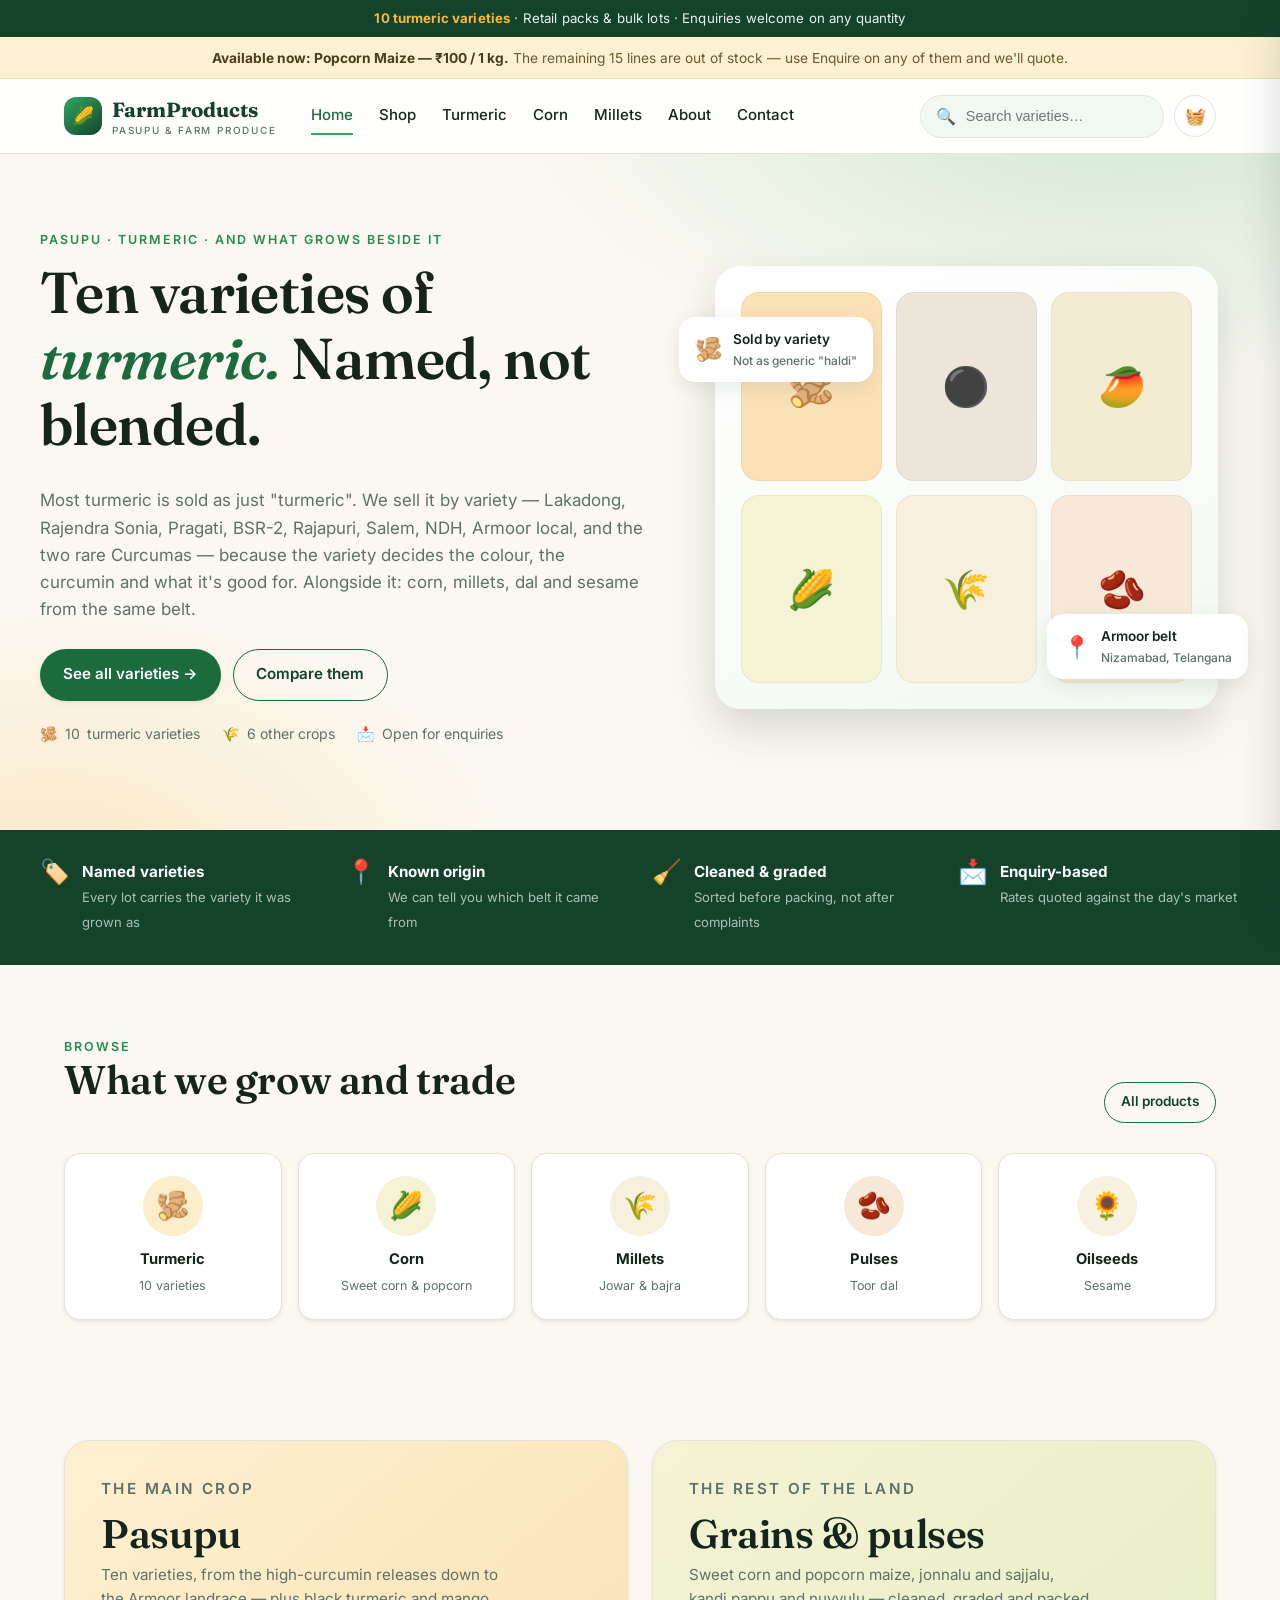
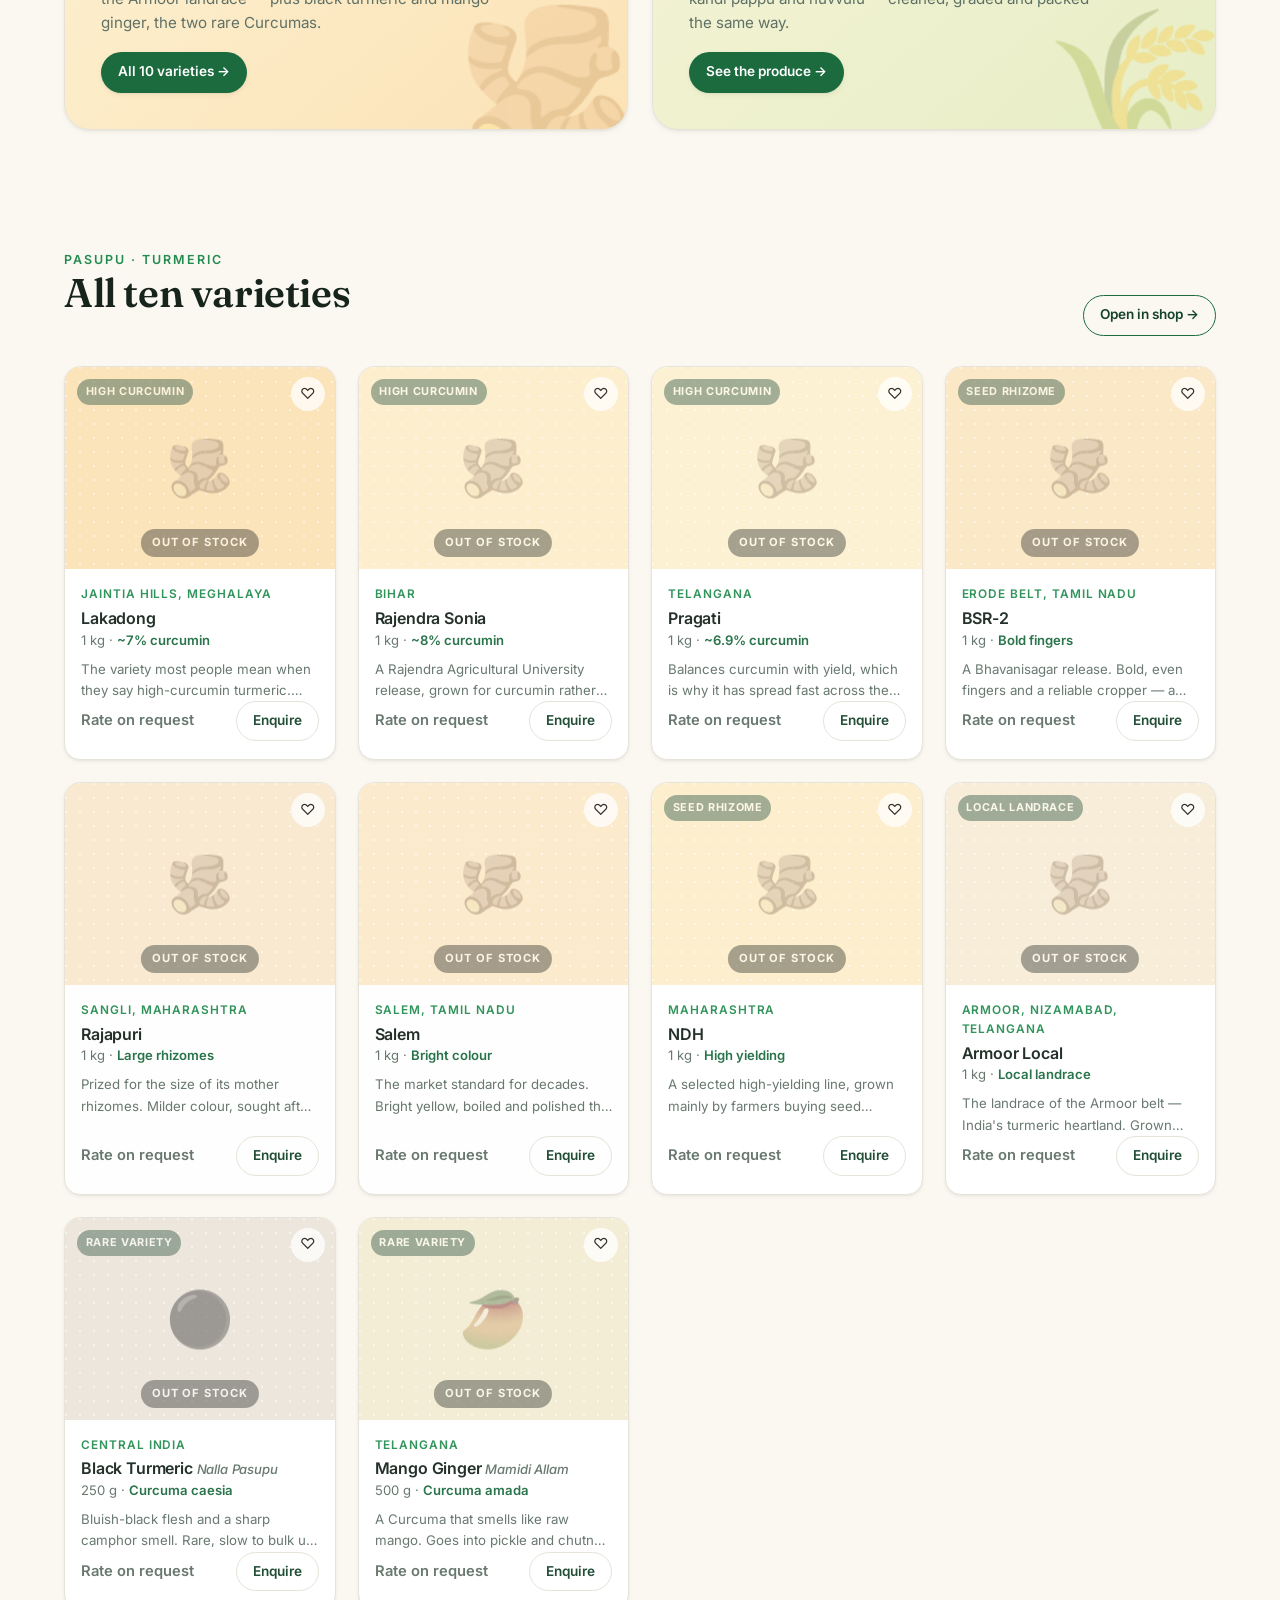
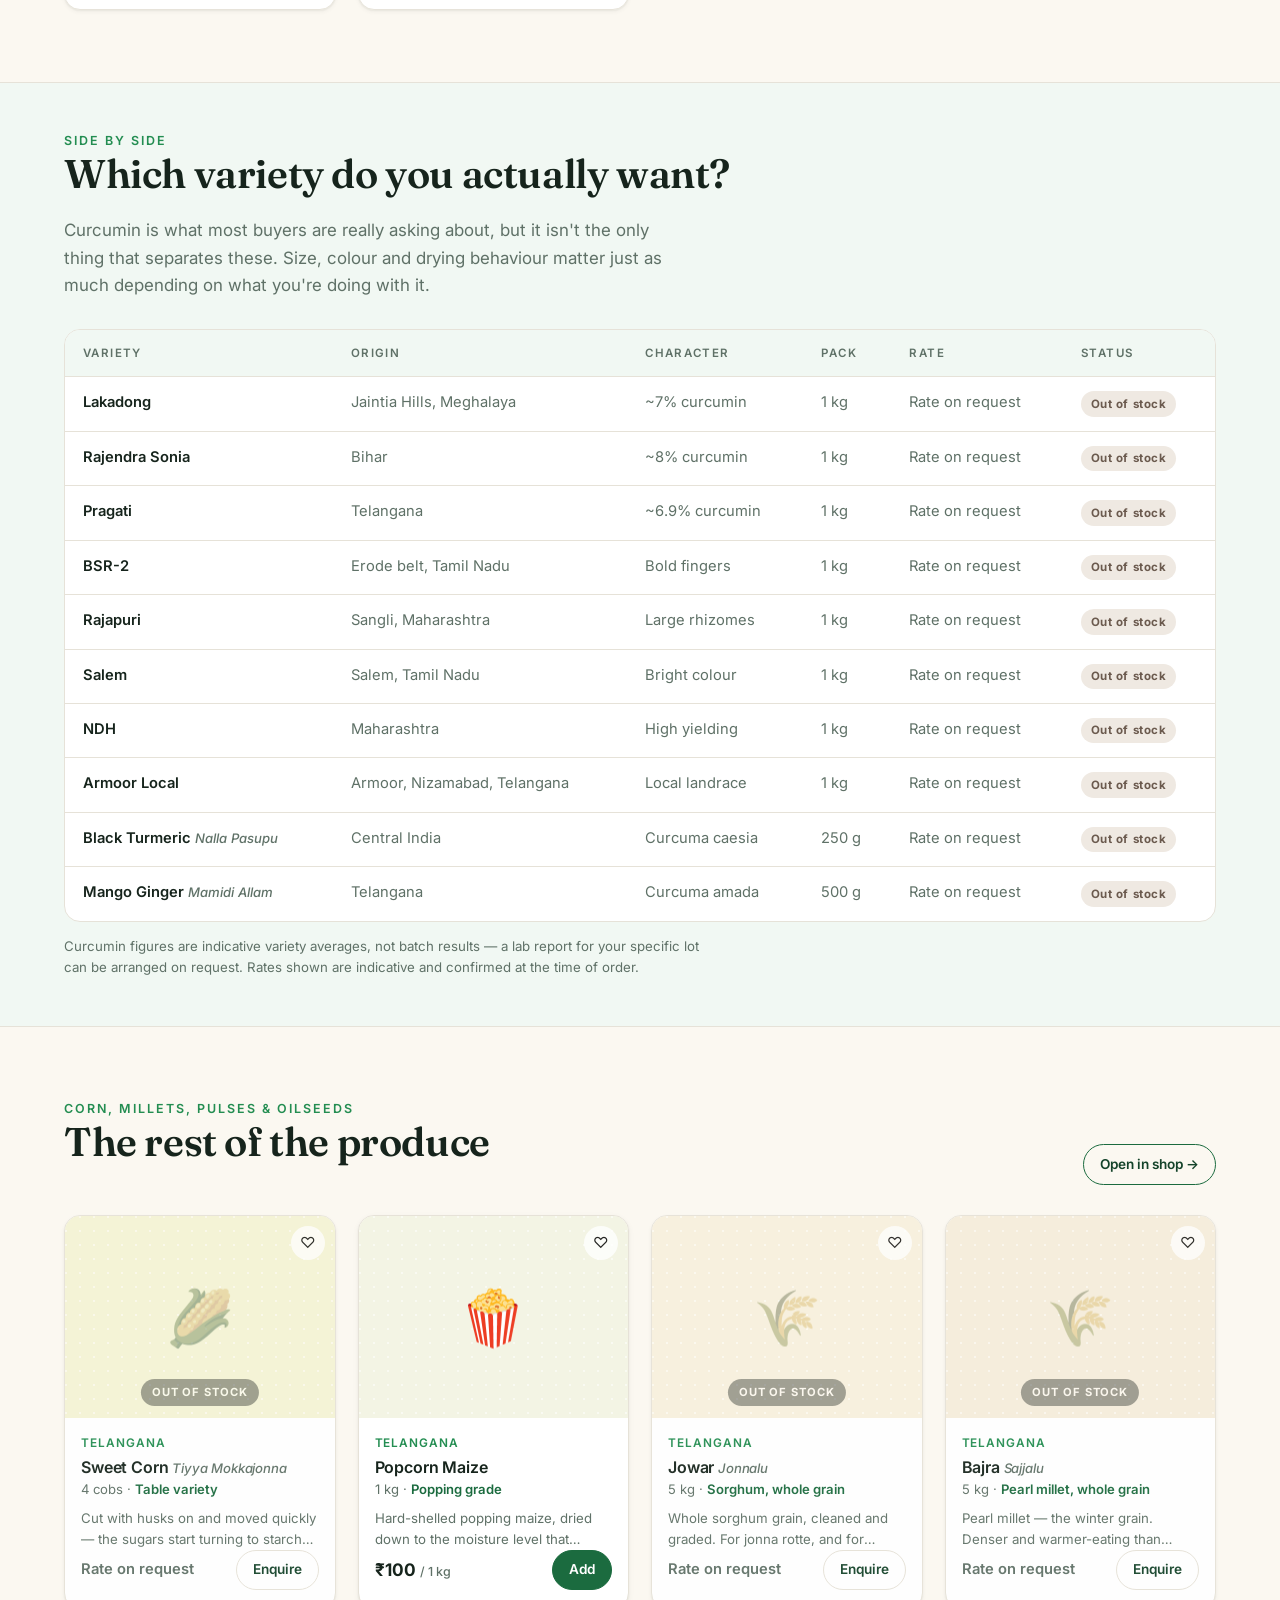
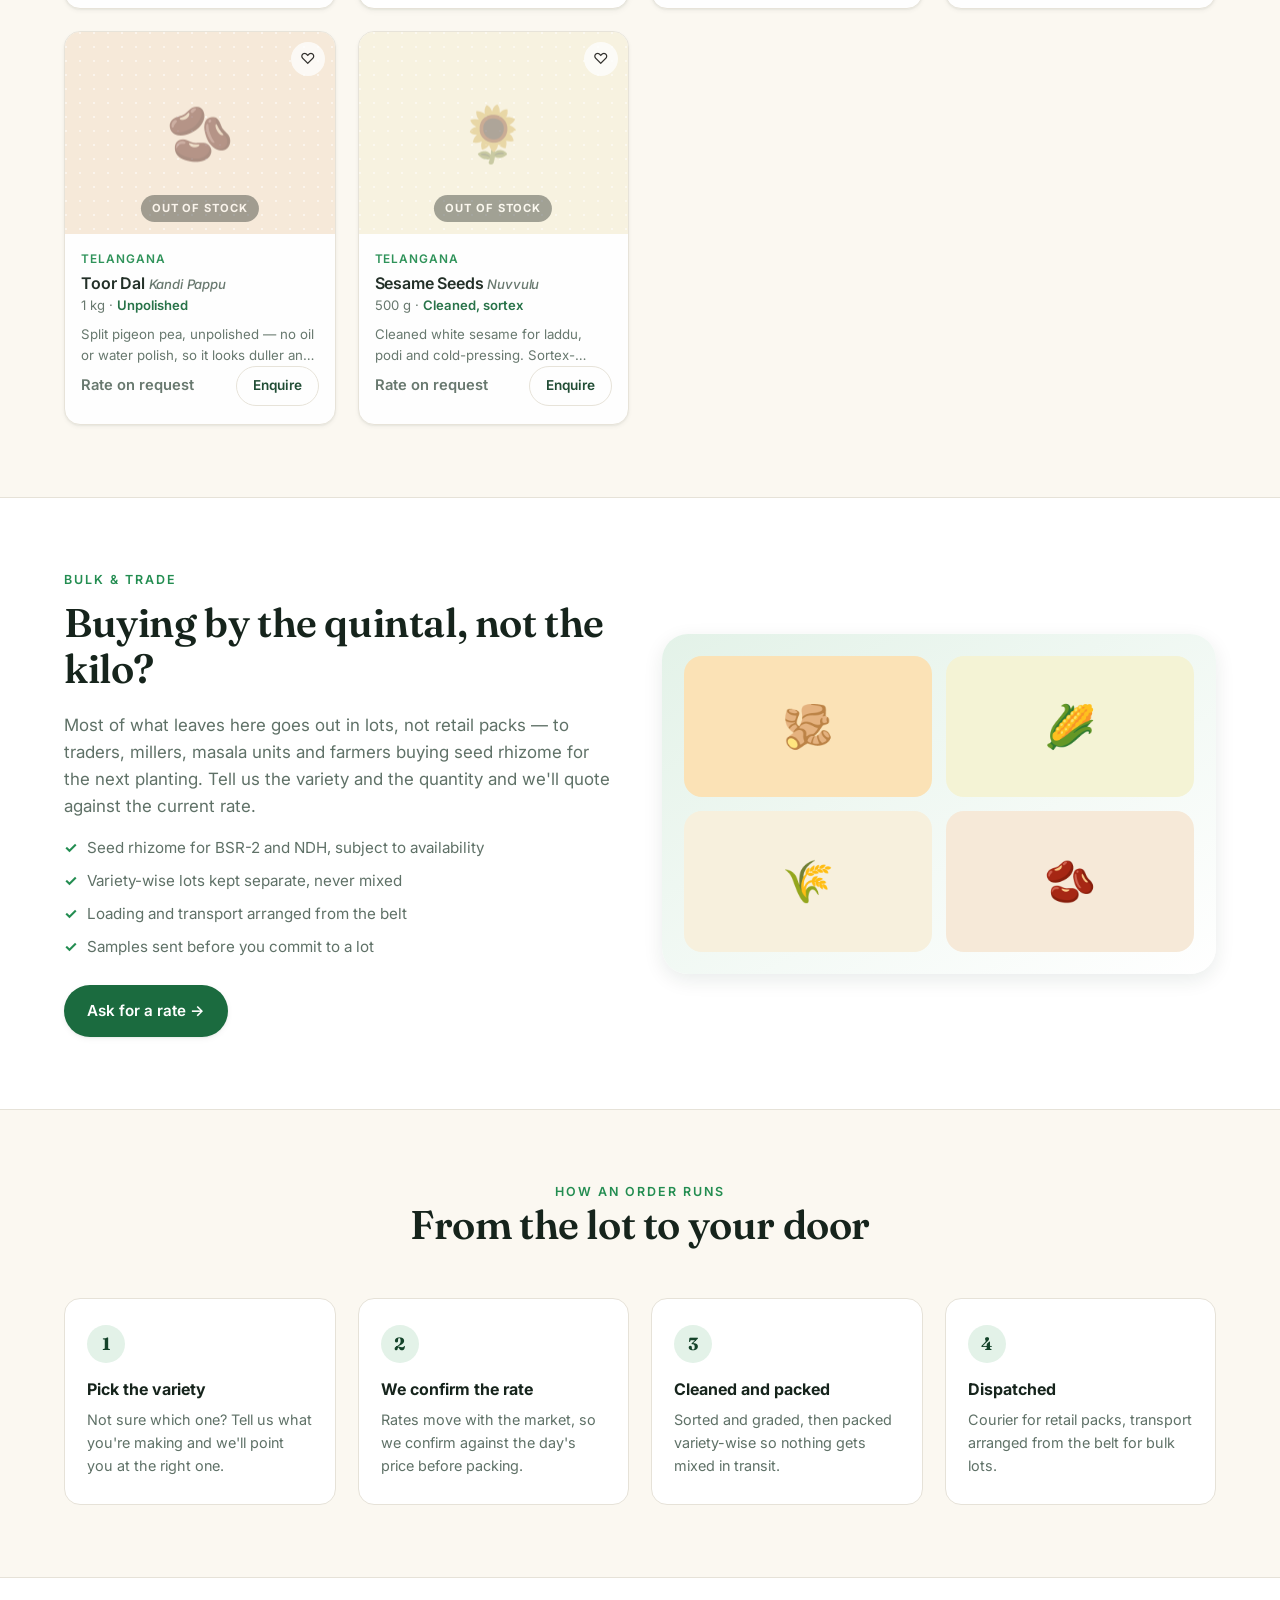
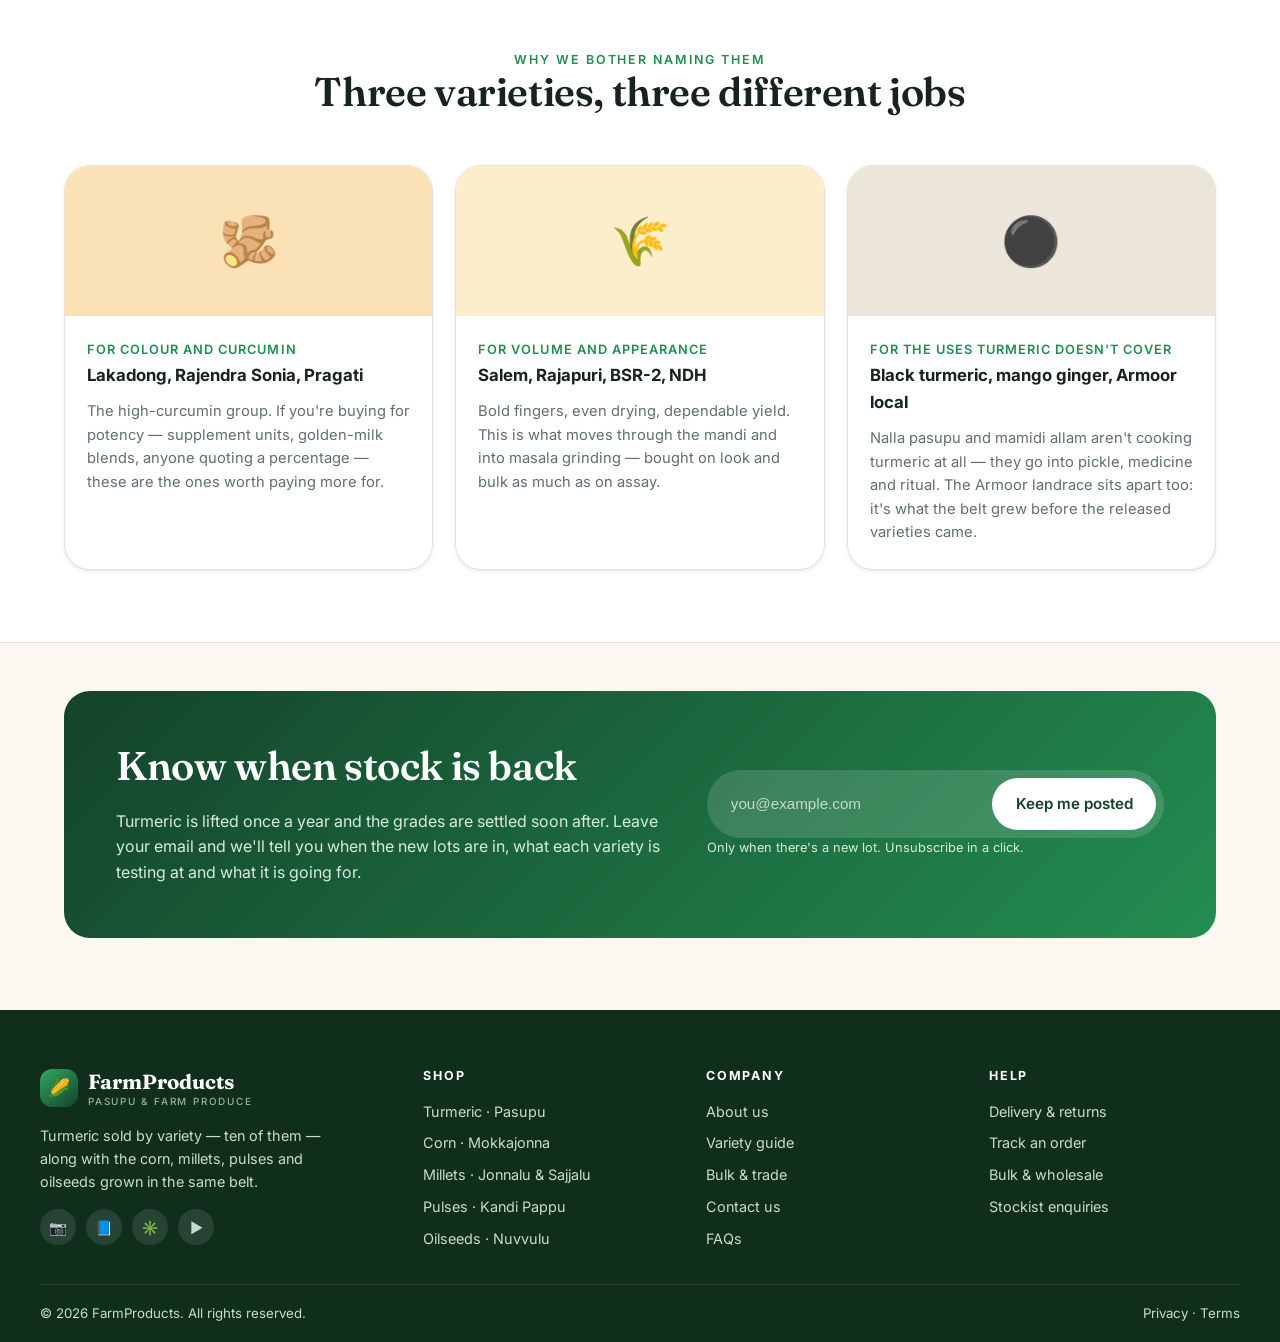
==== index.html @ 5ce82f47 "Drop WhatsApp; orders go to the two email addresses only Removes the WhatsApp route entirely at the " ====
<!DOCTYPE html>
<html lang="en">
<head>
<meta charset="utf-8">
<meta name="viewport" content="width=device-width, initial-scale=1">
<title>FarmProducts — Turmeric Varieties, Millets &amp; Farm Produce</title>
<meta name="description" content="Ten varieties of turmeric — Lakadong, Rajendra Sonia, Pragati, BSR-2, Rajapuri, Salem, NDH, Armoor local, black turmeric and mango ginger — alongside sweet corn, popcorn, jowar, bajra, toor dal and sesame.">
<link rel="preconnect" href="https://fonts.googleapis.com">
<link rel="preconnect" href="https://fonts.gstatic.com" crossorigin>
<link href="https://fonts.googleapis.com/css2?family=Fraunces:opsz,wght@9..144,500;9..144,600;9..144,700&family=Inter:wght@400;500;600;700&display=swap" rel="stylesheet">
<link rel="stylesheet" href="assets/css/styles.css?v=202610041927">
<link rel="icon" href="data:image/svg+xml,<svg xmlns='http://www.w3.org/2000/svg' viewBox='0 0 100 100'><text y='.9em' font-size='90'>🌽</text></svg>">
</head>
<body>

<div class="topbar"><strong>10 turmeric varieties</strong> · Retail packs &amp; bulk lots · Enquiries welcome on any quantity</div>
<div class="stock-note" data-stock-note></div>

<header class="header">
  <div class="wrap header__inner">
    <a class="logo" href="index.html">
      <span class="logo__mark">🌽</span>
      <span>FarmProducts<small>Pasupu &amp; Farm Produce</small></span>
    </a>
    <nav class="nav">
      <a href="index.html" class="is-active">Home</a>
      <a href="shop.html">Shop</a>
      <a href="shop.html?cat=turmeric">Turmeric</a>
      <a href="shop.html?cat=corn">Corn</a>
      <a href="shop.html?cat=millets">Millets</a>
      <a href="about.html">About</a>
      <a href="contact.html">Contact</a>
    </nav>
    <div class="header__actions">
      <form class="search" data-header-search>
        <span>🔍</span><input type="search" placeholder="Search varieties…" aria-label="Search products">
      </form>
      <button class="icon-btn burger" data-burger aria-label="Menu">☰</button>
      <button class="icon-btn" data-open-cart aria-label="Open basket">🧺
        <span class="cart-count" data-cart-count style="display:none">0</span>
      </button>
    </div>
  </div>
</header>

<!-- ================= HERO ================= -->
<section class="hero">
  <div class="wrap hero__grid">
    <div>
      <p class="eyebrow">Pasupu · Turmeric · and what grows beside it</p>
      <h1>Ten varieties of <span>turmeric.</span> Named, not blended.</h1>
      <p class="lede">Most turmeric is sold as just "turmeric". We sell it by variety — Lakadong, Rajendra Sonia, Pragati, BSR-2, Rajapuri, Salem, NDH, Armoor local, and the two rare Curcumas — because the variety decides the colour, the curcumin and what it's good for. Alongside it: corn, millets, dal and sesame from the same belt.</p>
      <div class="hero__cta">
        <a class="btn btn--primary" href="shop.html?cat=turmeric">See all varieties →</a>
        <a class="btn btn--ghost" href="#varieties">Compare them</a>
      </div>
      <ul class="hero__points">
        <li><i>🫚</i> <span data-variety-count>10</span> turmeric varieties</li>
        <li><i>🌾</i> 6 other crops</li>
        <li><i>📩</i> Open for enquiries</li>
      </ul>
    </div>
    <div class="hero__art">
      <div class="hero__basket">
        <div class="hero__tile" style="background:#fbe2b6">🫚</div>
        <div class="hero__tile" style="background:#ece5da">⚫</div>
        <div class="hero__tile" style="background:#f3ecd3">🥭</div>
        <div class="hero__tile" style="background:#f4f3d5">🌽</div>
        <div class="hero__tile" style="background:#f7f0dd">🌾</div>
        <div class="hero__tile" style="background:#f6e9d8">🫘</div>
      </div>
      <div class="hero__badge hero__badge--a"><span>🫚</span><div>Sold by variety<small>Not as generic "haldi"</small></div></div>
      <div class="hero__badge hero__badge--b"><span>📍</span><div>Armoor belt<small>Nizamabad, Telangana</small></div></div>
    </div>
  </div>
</section>

<!-- ================= TRUST ================= -->
<section class="trust">
  <div class="wrap trust__grid">
    <div class="trust__item"><span>🏷️</span><div><b>Named varieties</b><small>Every lot carries the variety it was grown as</small></div></div>
    <div class="trust__item"><span>📍</span><div><b>Known origin</b><small>We can tell you which belt it came from</small></div></div>
    <div class="trust__item"><span>🧹</span><div><b>Cleaned &amp; graded</b><small>Sorted before packing, not after complaints</small></div></div>
    <div class="trust__item"><span>📩</span><div><b>Enquiry-based</b><small>Rates quoted against the day's market</small></div></div>
  </div>
</section>

<!-- ================= CATEGORIES ================= -->
<section class="section">
  <div class="wrap">
    <div class="sec-head">
      <div>
        <p class="eyebrow">Browse</p>
        <h2>What we grow and trade</h2>
      </div>
      <a class="btn btn--ghost btn--sm" href="shop.html">All products</a>
    </div>
    <div class="cats" data-cats></div>
  </div>
</section>

<!-- ================= SPLIT ================= -->
<section class="section section--tight">
  <div class="wrap">
    <div class="split" style="gap:24px">
      <a href="shop.html?cat=turmeric" class="crop" style="background:linear-gradient(140deg,#fdf1d1,#fbe2b6)">
        <div>
          <p class="eyebrow">The main crop</p>
          <h2>Pasupu</h2>
          <p>Ten varieties, from the high-curcumin releases down to the Armoor landrace — plus black turmeric and mango ginger, the two rare Curcumas.</p>
          <span class="btn btn--primary btn--sm">All 10 varieties →</span>
        </div>
        <span class="crop__ico">🫚</span>
      </a>
      <a href="shop.html?cat=millets" class="crop" style="background:linear-gradient(140deg,#f4f3d5,#e7eec6)">
        <div>
          <p class="eyebrow">The rest of the land</p>
          <h2>Grains &amp; pulses</h2>
          <p>Sweet corn and popcorn maize, jonnalu and sajjalu, kandi pappu and nuvvulu — cleaned, graded and packed the same way.</p>
          <span class="btn btn--primary btn--sm">See the produce →</span>
        </div>
        <span class="crop__ico">🌾</span>
      </a>
    </div>
  </div>
</section>

<!-- ================= TURMERIC ================= -->
<section class="section" id="turmeric">
  <div class="wrap">
    <div class="sec-head">
      <div>
        <p class="eyebrow">Pasupu · Turmeric</p>
        <h2>All ten varieties</h2>
      </div>
      <a class="btn btn--ghost btn--sm" href="shop.html?cat=turmeric">Open in shop →</a>
    </div>
    <div class="grid-products" data-turmeric></div>
  </div>
</section>

<!-- ================= VARIETY TABLE ================= -->
<section class="section section--tight" id="varieties" style="background:var(--green-50);border-block:1px solid var(--line)">
  <div class="wrap">
    <div class="sec-head">
      <div>
        <p class="eyebrow">Side by side</p>
        <h2>Which variety do you actually want?</h2>
        <p class="lede">Curcumin is what most buyers are really asking about, but it isn't the only thing that separates these. Size, colour and drying behaviour matter just as much depending on what you're doing with it.</p>
      </div>
    </div>
    <div class="table-scroll">
      <table class="vtable" data-variety-table></table>
    </div>
    <p class="table-note">Curcumin figures are indicative variety averages, not batch results — a lab report for your specific lot can be arranged on request. Rates shown are indicative and confirmed at the time of order.</p>
  </div>
</section>

<!-- ================= OTHER PRODUCE ================= -->
<section class="section" id="produce">
  <div class="wrap">
    <div class="sec-head">
      <div>
        <p class="eyebrow">Corn, millets, pulses &amp; oilseeds</p>
        <h2>The rest of the produce</h2>
      </div>
      <a class="btn btn--ghost btn--sm" href="shop.html">Open in shop →</a>
    </div>
    <div class="grid-products" data-other></div>
  </div>
</section>

<!-- ================= BULK ================= -->
<section class="section" id="bulk" style="background:#fff;border-block:1px solid var(--line)">
  <div class="wrap">
    <div class="split">
      <div>
        <p class="eyebrow">Bulk &amp; trade</p>
        <h2>Buying by the quintal, not the kilo?</h2>
        <p class="lede">Most of what leaves here goes out in lots, not retail packs — to traders, millers, masala units and farmers buying seed rhizome for the next planting. Tell us the variety and the quantity and we'll quote against the current rate.</p>
        <ul class="tick-list">
          <li>Seed rhizome for BSR-2 and NDH, subject to availability</li>
          <li>Variety-wise lots kept separate, never mixed</li>
          <li>Loading and transport arranged from the belt</li>
          <li>Samples sent before you commit to a lot</li>
        </ul>
        <a class="btn btn--primary" href="contact.html">Ask for a rate →</a>
      </div>
      <div class="art-panel">
        <div style="background:#fbe2b6">🫚</div>
        <div style="background:#f4f3d5">🌽</div>
        <div style="background:#f7f0dd">🌾</div>
        <div style="background:#f6e9d8">🫘</div>
      </div>
    </div>
  </div>
</section>

<!-- ================= HOW IT WORKS ================= -->
<section class="section">
  <div class="wrap">
    <div class="sec-head center" style="flex-direction:column;align-items:center">
      <div><p class="eyebrow">How an order runs</p><h2>From the lot to your door</h2></div>
    </div>
    <div class="steps">
      <div class="step"><b>Pick the variety</b><p>Not sure which one? Tell us what you're making and we'll point you at the right one.</p></div>
      <div class="step"><b>We confirm the rate</b><p>Rates move with the market, so we confirm against the day's price before packing.</p></div>
      <div class="step"><b>Cleaned and packed</b><p>Sorted and graded, then packed variety-wise so nothing gets mixed in transit.</p></div>
      <div class="step"><b>Dispatched</b><p>Courier for retail packs, transport arranged from the belt for bulk lots.</p></div>
    </div>
  </div>
</section>

<!-- ================= WHY VARIETY ================= -->
<section class="section" style="background:#fff;border-block:1px solid var(--line)">
  <div class="wrap">
    <div class="sec-head center" style="flex-direction:column;align-items:center">
      <div><p class="eyebrow">Why we bother naming them</p><h2>Three varieties, three different jobs</h2></div>
    </div>
    <div class="farmers">
      <article class="farmer">
        <div class="farmer__top" style="background:#fbe2b6">🫚</div>
        <div class="farmer__body">
          <em>For colour and curcumin</em>
          <b>Lakadong, Rajendra Sonia, Pragati</b>
          <p>The high-curcumin group. If you're buying for potency — supplement units, golden-milk blends, anyone quoting a percentage — these are the ones worth paying more for.</p>
        </div>
      </article>
      <article class="farmer">
        <div class="farmer__top" style="background:#fdeecb">🌾</div>
        <div class="farmer__body">
          <em>For volume and appearance</em>
          <b>Salem, Rajapuri, BSR-2, NDH</b>
          <p>Bold fingers, even drying, dependable yield. This is what moves through the mandi and into masala grinding — bought on look and bulk as much as on assay.</p>
        </div>
      </article>
      <article class="farmer">
        <div class="farmer__top" style="background:#ece5da">⚫</div>
        <div class="farmer__body">
          <em>For the uses turmeric doesn't cover</em>
          <b>Black turmeric, mango ginger, Armoor local</b>
          <p>Nalla pasupu and mamidi allam aren't cooking turmeric at all — they go into pickle, medicine and ritual. The Armoor landrace sits apart too: it's what the belt grew before the released varieties came.</p>
        </div>
      </article>
    </div>
  </div>
</section>

<!-- ================= CTA ================= -->
<section class="section section--tight">
  <div class="wrap">
    <div class="band">
      <div>
        <h2>Know when stock is back</h2>
        <p>Turmeric is lifted once a year and the grades are settled soon after. Leave your email and we'll tell you when the new lots are in, what each variety is testing at and what it is going for.</p>
      </div>
      <div>
        <form class="newsletter" data-fake-form="Thanks — we'll be in touch when the new crop is in.">
          <input type="email" required placeholder="you@example.com" aria-label="Email address">
          <button class="btn btn--light" type="submit">Keep me posted</button>
        </form>
        <p class="form-note">Only when there's a new lot. Unsubscribe in a click.</p>
      </div>
    </div>
  </div>
</section>

<footer class="footer">
  <div class="wrap footer__grid">
    <div>
      <a class="logo" href="index.html"><span class="logo__mark">🌽</span><span>FarmProducts<small>Pasupu &amp; Farm Produce</small></span></a>
      <p style="margin-top:14px">Turmeric sold by variety — ten of them — along with the corn, millets, pulses and oilseeds grown in the same belt.</p>
      <div class="socials">
        <a href="#" aria-label="Instagram">📷</a><a href="#" aria-label="Facebook">📘</a>
        <a href="#" aria-label="X">✳️</a><a href="#" aria-label="YouTube">▶️</a>
      </div>
    </div>
    <div>
      <h5>Shop</h5>
      <ul>
        <li><a href="shop.html?cat=turmeric">Turmeric · Pasupu</a></li>
        <li><a href="shop.html?cat=corn">Corn · Mokkajonna</a></li>
        <li><a href="shop.html?cat=millets">Millets · Jonnalu &amp; Sajjalu</a></li>
        <li><a href="shop.html?cat=pulses">Pulses · Kandi Pappu</a></li>
        <li><a href="shop.html?cat=oilseeds">Oilseeds · Nuvvulu</a></li>
      </ul>
    </div>
    <div>
      <h5>Company</h5>
      <ul>
        <li><a href="about.html">About us</a></li>
        <li><a href="index.html#varieties">Variety guide</a></li>
        <li><a href="index.html#bulk">Bulk &amp; trade</a></li>
        <li><a href="contact.html">Contact us</a></li>
        <li><a href="contact.html#faq">FAQs</a></li>
      </ul>
    </div>
    <div>
      <h5>Help</h5>
      <ul>
        <li><a href="contact.html#faq">Delivery &amp; returns</a></li>
        <li><a href="contact.html#faq">Track an order</a></li>
        <li><a href="contact.html">Bulk &amp; wholesale</a></li>
        <li><a href="contact.html">Stockist enquiries</a></li>
      </ul>
    </div>
  </div>
  <div class="wrap footer__bottom">
    <span>© <span data-year>2026</span> FarmProducts. All rights reserved.</span>
    <span>Privacy · Terms</span>
  </div>
</footer>

<!-- ================= CART ================= -->
<div class="overlay" data-overlay data-close-cart></div>
<aside class="drawer" data-drawer aria-label="Shopping basket">
  <div class="drawer__head">
    <h3>Your basket</h3>
    <button class="drawer__close" data-close-cart aria-label="Close">✕</button>
  </div>
  <div class="drawer__body" data-cart-body></div>
  <div class="drawer__foot">
    <div class="row"><span>Subtotal</span><span data-sub>₹0</span></div>
    <div class="row"><span>Delivery</span><span data-ship>Free</span></div>
    <div class="row row--total"><span>Total</span><span data-total>₹0</span></div>
    <p class="form-note" style="color:var(--green-700);margin:-.6rem 0 .9rem" data-ship-note></p>
    <button class="btn btn--primary btn--block" data-checkout>Checkout</button>
  </div>
</aside>

<div class="toast" data-toast></div>

<script src="assets/js/data.js?v=202610041927"></script>
<script src="assets/js/app.js?v=202610041927"></script>
</body>
</html>
---- assets/css/styles.css ----
/* ============================================================
   FarmProducts — organic marketplace
   Design tokens
   ============================================================ */
:root{
  --green-900:#0f2e1c;
  --green-800:#14432a;
  --green-700:#1b6b3f;
  --green-600:#238d51;
  --green-500:#2fa862;
  --green-100:#e3f2e8;
  --green-50:#f1f8f3;

  --earth-700:#7a4a21;
  --carrot:#e8743b;
  --carrot-dark:#cf5c26;
  --sun:#f5b840;
  --berry:#a4325c;

  --cream:#fbf8f1;
  --paper:#ffffff;
  --ink:#16241c;
  --muted:#5f7167;
  --line:#e6e2d8;

  --radius-sm:10px;
  --radius:16px;
  --radius-lg:26px;
  --shadow-sm:0 1px 2px rgba(15,46,28,.06),0 2px 6px rgba(15,46,28,.05);
  --shadow:0 6px 20px rgba(15,46,28,.09);
  --shadow-lg:0 18px 44px rgba(15,46,28,.16);
  --max:1200px;
  --font-display:"Fraunces","Georgia",'Times New Roman',serif;
  --font-body:"Inter",-apple-system,BlinkMacSystemFont,"Segoe UI",Roboto,Helvetica,Arial,sans-serif;
}

*,*::before,*::after{box-sizing:border-box}
html{scroll-behavior:smooth}
body{
  margin:0;
  font-family:var(--font-body);
  color:var(--ink);
  background:var(--cream);
  line-height:1.6;
  -webkit-font-smoothing:antialiased;
}
img{max-width:100%;display:block}
a{color:inherit;text-decoration:none}
button{font:inherit;cursor:pointer}
h1,h2,h3,h4{font-family:var(--font-display);font-weight:600;line-height:1.15;margin:0 0 .5em;letter-spacing:-.01em}
h1{font-size:clamp(2.2rem,5vw,3.6rem)}
h2{font-size:clamp(1.7rem,3.4vw,2.5rem)}
h3{font-size:1.15rem}
p{margin:0 0 1rem}
.wrap{max-width:var(--max);margin:0 auto;padding:0 24px}
.section{padding:72px 0}
.section--tight{padding:48px 0}
.eyebrow{
  font-size:.78rem;letter-spacing:.16em;text-transform:uppercase;
  font-weight:600;color:var(--green-600);margin:0 0 .6rem
}
.lede{font-size:1.06rem;color:var(--muted);max-width:56ch}
.center{text-align:center}
.center .lede{margin-inline:auto}

/* ---------- Buttons ---------- */
.btn{
  display:inline-flex;align-items:center;justify-content:center;gap:.5rem;
  padding:.8rem 1.4rem;border-radius:999px;border:1px solid transparent;
  font-weight:600;font-size:.95rem;transition:.18s ease;white-space:nowrap;
}
.btn--primary{background:var(--green-700);color:#fff;box-shadow:var(--shadow-sm)}
.btn--primary:hover{background:var(--green-800);transform:translateY(-1px);box-shadow:var(--shadow)}
.btn--carrot{background:var(--carrot);color:#fff}
.btn--carrot:hover{background:var(--carrot-dark);transform:translateY(-1px)}
.btn--ghost{background:transparent;border-color:var(--green-700);color:var(--green-800)}
.btn--ghost:hover{background:var(--green-100)}
.btn--light{background:#fff;color:var(--green-800)}
.btn--light:hover{background:var(--green-50)}
.btn--sm{padding:.55rem 1rem;font-size:.85rem}
.btn--block{width:100%}

/* ---------- Announcement ---------- */
.topbar{
  background:var(--green-800);color:#e9f4ec;font-size:.83rem;
  text-align:center;padding:.5rem 12px;letter-spacing:.01em
}
.topbar strong{color:var(--sun)}

/* ---------- Header ---------- */
.header{
  position:sticky;top:0;z-index:60;background:rgba(255,255,255,.92);
  backdrop-filter:saturate(160%) blur(10px);border-bottom:1px solid var(--line)
}
.header__inner{display:flex;align-items:center;gap:20px;height:74px}
.logo{display:flex;align-items:center;gap:10px;font-family:var(--font-display);font-weight:700;font-size:1.28rem;color:var(--green-800)}
.logo__mark{
  width:38px;height:38px;border-radius:12px;display:grid;place-items:center;
  background:linear-gradient(140deg,var(--green-500),var(--green-800));color:#fff;font-size:1.1rem
}
.logo small{display:block;font-family:var(--font-body);font-size:.62rem;font-weight:500;letter-spacing:.18em;text-transform:uppercase;color:var(--muted);margin-top:-4px}
.nav{display:flex;gap:26px;margin-left:14px}
.nav a{font-size:.94rem;font-weight:500;color:var(--ink);padding:6px 0;border-bottom:2px solid transparent;transition:.15s}
.nav a:hover,.nav a.is-active{color:var(--green-700);border-color:var(--green-500)}
.header__actions{margin-left:auto;display:flex;align-items:center;gap:10px}
.search{
  display:flex;align-items:center;gap:8px;background:var(--green-50);
  border:1px solid var(--line);border-radius:999px;padding:.5rem .95rem;min-width:230px
}
.search input{border:0;background:transparent;outline:none;font-size:.9rem;width:100%;color:var(--ink)}
.icon-btn{
  position:relative;width:42px;height:42px;border-radius:50%;border:1px solid var(--line);
  background:#fff;display:grid;place-items:center;font-size:1.05rem;transition:.15s
}
.icon-btn:hover{border-color:var(--green-500);background:var(--green-50)}
.cart-count{
  position:absolute;top:-4px;right:-4px;min-width:20px;height:20px;padding:0 5px;
  border-radius:999px;background:var(--carrot);color:#fff;font-size:.7rem;font-weight:700;
  display:grid;place-items:center
}
.burger{display:none}

/* ---------- Hero ---------- */
.hero{
  position:relative;overflow:hidden;
  background:
    radial-gradient(1000px 460px at 88% -8%,rgba(47,168,98,.20),transparent 62%),
    radial-gradient(760px 420px at 4% 105%,rgba(245,184,64,.24),transparent 60%),
    var(--cream);
}
.hero__grid{display:grid;grid-template-columns:1.05fr .95fr;gap:48px;align-items:center;padding:76px 0 84px}
.hero h1 span{color:var(--green-700);font-style:italic}
.hero__cta{display:flex;gap:12px;flex-wrap:wrap;margin:1.6rem 0 1.4rem}
.hero__points{display:flex;gap:22px;flex-wrap:wrap;font-size:.88rem;color:var(--muted);margin:0;padding:0;list-style:none}
.hero__points li{display:flex;align-items:center;gap:7px}
.hero__points i{font-style:normal}
.hero__art{position:relative;aspect-ratio:1/.92}
.hero__basket{
  position:absolute;inset:6% 4%;border-radius:var(--radius-lg);
  background:linear-gradient(160deg,#fff,#f3f8f1);box-shadow:var(--shadow-lg);
  display:grid;grid-template-columns:repeat(3,1fr);gap:14px;padding:26px
}
.hero__tile{
  border-radius:18px;display:grid;place-items:center;font-size:2.4rem;
  box-shadow:inset 0 0 0 1px rgba(15,46,28,.05)
}
.hero__badge{
  position:absolute;background:#fff;border-radius:16px;padding:12px 16px;
  box-shadow:var(--shadow);display:flex;gap:10px;align-items:center;font-size:.85rem;font-weight:600
}
.hero__badge span{font-size:1.4rem}
.hero__badge small{display:block;font-weight:500;color:var(--muted);font-size:.75rem}
.hero__badge--a{left:-14px;top:16%}
.hero__badge--b{right:-8px;bottom:12%}

/* ---------- Trust strip ---------- */
.trust{background:var(--green-800);color:#dcece1}
.trust__grid{display:grid;grid-template-columns:repeat(4,1fr);gap:24px;padding:30px 0}
.trust__item{display:flex;gap:12px;align-items:flex-start}
.trust__item span{font-size:1.5rem;line-height:1}
.trust__item b{display:block;color:#fff;font-size:.95rem}
.trust__item small{font-size:.82rem;opacity:.75}

/* ---------- Categories ---------- */
.cats{display:grid;grid-template-columns:repeat(auto-fit,minmax(165px,1fr));gap:16px}
.cat{
  background:#fff;border:1px solid var(--line);border-radius:var(--radius);
  padding:22px 14px;text-align:center;transition:.18s;box-shadow:var(--shadow-sm)
}
.cat:hover{transform:translateY(-4px);box-shadow:var(--shadow);border-color:var(--green-500)}
.cat__ico{width:60px;height:60px;margin:0 auto 12px;border-radius:50%;display:grid;place-items:center;font-size:1.7rem}
.cat b{display:block;font-size:.92rem}
.cat small{color:var(--muted);font-size:.78rem}

/* ---------- Section head ---------- */
.sec-head{display:flex;align-items:flex-end;justify-content:space-between;gap:24px;margin-bottom:30px}
.sec-head p{margin:0}

/* ---------- Product grid ---------- */
.grid-products{display:grid;grid-template-columns:repeat(4,1fr);gap:22px}
.card{
  background:#fff;border:1px solid var(--line);border-radius:var(--radius);
  overflow:hidden;display:flex;flex-direction:column;transition:.18s;box-shadow:var(--shadow-sm)
}
.card:hover{transform:translateY(-4px);box-shadow:var(--shadow)}
.card__media{
  position:relative;aspect-ratio:4/3;display:grid;place-items:center;font-size:3.4rem;
  background-image:radial-gradient(circle at 1px 1px,rgba(255,255,255,.5) 1px,transparent 0);
  background-size:14px 14px
}
.card__tag{
  position:absolute;top:12px;left:12px;background:var(--green-700);color:#fff;
  font-size:.68rem;font-weight:700;letter-spacing:.06em;text-transform:uppercase;
  padding:.28rem .55rem;border-radius:999px
}
.card__tag--sale{background:var(--carrot)}
.card__tag--new{background:var(--berry)}
.card__fav{
  position:absolute;top:10px;right:10px;width:34px;height:34px;border-radius:50%;
  background:rgba(255,255,255,.9);border:0;display:grid;place-items:center;font-size:.95rem;
  opacity:.85;transition:.15s
}
.card__fav:hover,.card__fav.is-on{opacity:1;transform:scale(1.08)}
.card__body{padding:16px 16px 18px;display:flex;flex-direction:column;flex:1}
.card__farm{font-size:.74rem;letter-spacing:.08em;text-transform:uppercase;color:var(--green-600);font-weight:600}
.card__title{font-family:var(--font-body);font-weight:600;font-size:1rem;margin:.3rem 0 .15rem}
.card__unit{font-size:.82rem;color:var(--muted);margin:0}
.card__rating{font-size:.78rem;color:var(--muted);margin:.45rem 0 .7rem}
.card__rating b{color:var(--ink)}
.card__foot{margin-top:auto;display:flex;align-items:center;justify-content:space-between;gap:10px}
.price{font-weight:700;font-size:1.08rem}
.price s{font-weight:500;font-size:.85rem;color:var(--muted);margin-left:.35rem}
.add{
  border:1px solid var(--green-700);background:var(--green-700);color:#fff;
  border-radius:999px;padding:.5rem 1rem;font-size:.85rem;font-weight:600;transition:.15s
}
.add:hover{background:var(--green-800)}
.add.is-added{background:var(--sun);border-color:var(--sun);color:var(--green-900)}

/* ---------- Shop layout ---------- */
.shop{display:grid;grid-template-columns:250px 1fr;gap:32px;align-items:start}
.filters{
  background:#fff;border:1px solid var(--line);border-radius:var(--radius);
  padding:22px;position:sticky;top:96px;box-shadow:var(--shadow-sm)
}
.filters h4{font-family:var(--font-body);font-size:.78rem;letter-spacing:.12em;text-transform:uppercase;color:var(--muted);margin:20px 0 10px}
.filters h4:first-of-type{margin-top:0}
.fopt{display:flex;align-items:center;gap:9px;padding:5px 0;font-size:.92rem;cursor:pointer}
.fopt input{accent-color:var(--green-600);width:16px;height:16px}
.fopt span{color:var(--muted);margin-left:auto;font-size:.8rem}
.shop__bar{display:flex;align-items:center;justify-content:space-between;gap:16px;margin-bottom:20px;flex-wrap:wrap}
.shop__bar select{
  border:1px solid var(--line);background:#fff;border-radius:999px;
  padding:.55rem 1rem;font-size:.88rem;color:var(--ink)
}
.count{color:var(--muted);font-size:.9rem}
.empty{padding:60px;text-align:center;color:var(--muted);background:#fff;border-radius:var(--radius);border:1px dashed var(--line)}

/* ---------- Banner / subscription ---------- */
.boxes{display:grid;grid-template-columns:repeat(3,1fr);gap:22px}
.box{
  background:#fff;border:1px solid var(--line);border-radius:var(--radius-lg);
  padding:28px;display:flex;flex-direction:column;box-shadow:var(--shadow-sm)
}
.box--featured{border:2px solid var(--green-600);box-shadow:var(--shadow);position:relative}
.box--featured::after{
  content:"Most popular";position:absolute;top:-13px;left:50%;transform:translateX(-50%);
  background:var(--green-700);color:#fff;font-size:.7rem;font-weight:700;letter-spacing:.08em;
  text-transform:uppercase;padding:.3rem .8rem;border-radius:999px
}
.box__price{font-family:var(--font-display);font-size:2.1rem;color:var(--green-800);margin:.2rem 0}
.box__price small{font-family:var(--font-body);font-size:.85rem;color:var(--muted);font-weight:500}
.box ul{list-style:none;padding:0;margin:1rem 0 1.6rem;display:grid;gap:.55rem;font-size:.92rem}
.box li{display:flex;gap:.6rem;align-items:flex-start;color:var(--muted)}
.box li::before{content:"✓";color:var(--green-600);font-weight:700}
.box .btn{margin-top:auto}

/* ---------- Farmers ---------- */
.farmers{display:grid;grid-template-columns:repeat(3,1fr);gap:22px}
.farmer{
  border-radius:var(--radius-lg);overflow:hidden;background:#fff;
  border:1px solid var(--line);box-shadow:var(--shadow-sm)
}
.farmer__top{height:150px;display:grid;place-items:center;font-size:3rem}
.farmer__body{padding:20px 22px 24px}
.farmer__body b{display:block;font-size:1.05rem}
.farmer__body em{font-style:normal;color:var(--green-600);font-size:.8rem;letter-spacing:.08em;text-transform:uppercase;font-weight:600}
.farmer__body p{font-size:.92rem;color:var(--muted);margin:.7rem 0 0}

/* ---------- Steps ---------- */
.steps{display:grid;grid-template-columns:repeat(4,1fr);gap:22px;counter-reset:s}
.step{background:#fff;border:1px solid var(--line);border-radius:var(--radius);padding:26px 22px;position:relative}
.step::before{
  counter-increment:s;content:counter(s);
  font-family:var(--font-display);font-size:1.1rem;font-weight:700;
  width:38px;height:38px;border-radius:50%;background:var(--green-100);color:var(--green-800);
  display:grid;place-items:center;margin-bottom:14px
}
.step b{display:block;margin-bottom:.35rem}
.step p{font-size:.9rem;color:var(--muted);margin:0}

/* ---------- Testimonials ---------- */
.quotes{display:grid;grid-template-columns:repeat(3,1fr);gap:22px}
.quote{background:#fff;border:1px solid var(--line);border-radius:var(--radius);padding:26px}
.quote__stars{color:var(--sun);letter-spacing:.12em;font-size:.95rem}
.quote p{font-size:.95rem;margin:.7rem 0 1.2rem}
.quote__who{display:flex;align-items:center;gap:12px}
.avatar{width:40px;height:40px;border-radius:50%;display:grid;place-items:center;font-size:1.1rem;background:var(--green-100)}
.quote__who b{display:block;font-size:.9rem}
.quote__who small{color:var(--muted);font-size:.8rem}

/* ---------- CTA band ---------- */
.band{
  background:linear-gradient(135deg,var(--green-800),var(--green-600));
  color:#fff;border-radius:var(--radius-lg);padding:52px;display:grid;
  grid-template-columns:1.1fr .9fr;gap:32px;align-items:center
}
.band h2{color:#fff}
.band p{color:#d8ece0;margin:0}
.newsletter{display:flex;gap:10px;background:rgba(255,255,255,.14);padding:8px;border-radius:999px}
.newsletter input{
  flex:1;border:0;background:transparent;outline:none;color:#fff;padding:.6rem 1rem;font-size:.95rem
}
.newsletter input::placeholder{color:rgba(255,255,255,.7)}
.form-note{font-size:.8rem;color:#cbe4d5;margin:.7rem 0 0}

/* ---------- Footer ---------- */
.footer{background:var(--green-900);color:#c8dccf;margin-top:24px}
.footer__grid{display:grid;grid-template-columns:1.4fr repeat(3,1fr);gap:32px;padding:56px 0 34px}
.footer h5{font-family:var(--font-body);font-size:.78rem;letter-spacing:.14em;text-transform:uppercase;color:#fff;margin:0 0 14px}
.footer ul{list-style:none;padding:0;margin:0;display:grid;gap:.55rem;font-size:.9rem}
.footer a:hover{color:#fff}
.footer .logo{color:#fff}
.footer .logo small{color:#93b19f}
.footer p{font-size:.9rem;max-width:34ch}
.socials{display:flex;gap:10px;margin-top:14px}
.socials a{width:36px;height:36px;border-radius:50%;background:rgba(255,255,255,.1);display:grid;place-items:center;font-size:.9rem}
.socials a:hover{background:var(--green-600)}
.footer__bottom{border-top:1px solid rgba(255,255,255,.12);padding:18px 0;display:flex;justify-content:space-between;gap:16px;font-size:.83rem;flex-wrap:wrap}

/* ---------- Cart drawer ---------- */
.overlay{position:fixed;inset:0;background:rgba(15,46,28,.45);opacity:0;visibility:hidden;transition:.25s;z-index:90}
.overlay.is-open{opacity:1;visibility:visible}
.drawer{
  position:fixed;top:0;right:0;height:100%;width:min(420px,92vw);background:#fff;z-index:100;
  transform:translateX(100%);transition:transform .28s cubic-bezier(.4,0,.2,1);
  display:flex;flex-direction:column;box-shadow:var(--shadow-lg)
}
.drawer.is-open{transform:none}
.drawer__head{display:flex;align-items:center;justify-content:space-between;padding:20px 22px;border-bottom:1px solid var(--line)}
.drawer__head h3{margin:0}
.drawer__close{border:0;background:var(--green-50);width:34px;height:34px;border-radius:50%;font-size:1rem}
.drawer__body{flex:1;overflow-y:auto;padding:18px 22px}
.line{display:grid;grid-template-columns:58px 1fr auto;gap:12px;padding:14px 0;border-bottom:1px solid var(--line)}
.line__img{width:58px;height:58px;border-radius:12px;display:grid;place-items:center;font-size:1.6rem}
.line b{font-size:.93rem;display:block}
.line small{color:var(--muted);font-size:.8rem}
.qty{display:inline-flex;align-items:center;gap:10px;margin-top:8px;border:1px solid var(--line);border-radius:999px;padding:.15rem .5rem}
.qty button{border:0;background:transparent;font-size:1rem;line-height:1;color:var(--green-700);padding:2px 4px}
.line__price{font-weight:600;font-size:.95rem;text-align:right}
.line__rm{display:block;margin-top:10px;background:none;border:0;color:var(--muted);font-size:.78rem;text-decoration:underline}
.drawer__foot{border-top:1px solid var(--line);padding:20px 22px;background:var(--green-50)}
.row{display:flex;justify-content:space-between;font-size:.92rem;margin-bottom:.5rem;color:var(--muted)}
.row--total{font-size:1.12rem;font-weight:700;color:var(--ink);margin:.8rem 0 1rem}
.cart-empty{text-align:center;color:var(--muted);padding:50px 10px}
.cart-empty span{font-size:2.6rem;display:block;margin-bottom:.5rem}

/* ---------- Toast ---------- */
.toast{
  position:fixed;left:50%;bottom:28px;transform:translate(-50%,24px);
  background:var(--green-800);color:#fff;padding:.8rem 1.3rem;border-radius:999px;
  font-size:.9rem;box-shadow:var(--shadow-lg);opacity:0;visibility:hidden;transition:.25s;z-index:120
}
.toast.is-on{opacity:1;visibility:visible;transform:translate(-50%,0)}

/* ---------- Page header ---------- */
.pagehead{background:linear-gradient(180deg,var(--green-50),var(--cream));padding:46px 0 34px;border-bottom:1px solid var(--line)}
.crumbs{font-size:.83rem;color:var(--muted);margin-bottom:.4rem}
.crumbs a:hover{color:var(--green-700)}
.pagehead h1{margin-bottom:.2rem}

/* ---------- About / contact bits ---------- */
.split{display:grid;grid-template-columns:1fr 1fr;gap:44px;align-items:center}
.stat-grid{display:grid;grid-template-columns:repeat(4,1fr);gap:18px;margin-top:28px}
.stat{background:#fff;border:1px solid var(--line);border-radius:var(--radius);padding:20px;text-align:center}
.stat b{display:block;font-family:var(--font-display);font-size:1.9rem;color:var(--green-700)}
.stat small{color:var(--muted);font-size:.82rem}
.art-panel{
  border-radius:var(--radius-lg);min-height:340px;display:grid;grid-template-columns:1fr 1fr;
  gap:14px;padding:22px;background:linear-gradient(150deg,var(--green-100),#fff);box-shadow:var(--shadow)
}
.art-panel div{border-radius:18px;display:grid;place-items:center;font-size:2.6rem}
.form{background:#fff;border:1px solid var(--line);border-radius:var(--radius-lg);padding:30px;box-shadow:var(--shadow-sm)}
.field{margin-bottom:16px}
.field label{display:block;font-size:.85rem;font-weight:600;margin-bottom:.35rem}
.field input,.field textarea,.field select{
  width:100%;border:1px solid var(--line);border-radius:12px;padding:.75rem .9rem;
  font:inherit;font-size:.94rem;outline:none;background:var(--green-50)
}
.field input:focus,.field textarea:focus,.field select:focus{border-color:var(--green-500);background:#fff}
.field textarea{min-height:130px;resize:vertical}
.contact-list{list-style:none;padding:0;margin:22px 0 0;display:grid;gap:18px}
.contact-list li{display:flex;gap:14px}
.contact-list span{font-size:1.3rem}
.contact-list b{display:block;font-size:.95rem}
.contact-list small{color:var(--muted)}
.faq{border-top:1px solid var(--line)}
.faq details{border-bottom:1px solid var(--line);padding:18px 0}
.faq summary{font-weight:600;cursor:pointer;list-style:none;display:flex;justify-content:space-between;gap:16px}
.faq summary::-webkit-details-marker{display:none}
.faq summary::after{content:"+";color:var(--green-600);font-size:1.3rem;line-height:1}
.faq details[open] summary::after{content:"–"}
.faq p{margin:.8rem 0 0;color:var(--muted);font-size:.94rem;max-width:75ch}

/* ---------- Responsive ---------- */
@media (max-width:1024px){
  .grid-products{grid-template-columns:repeat(3,1fr)}
  .trust__grid{grid-template-columns:repeat(2,1fr)}
  .footer__grid{grid-template-columns:1fr 1fr}
  .steps{grid-template-columns:repeat(2,1fr)}
  .search{min-width:0;width:170px}
}
@media (max-width:880px){
  .nav{display:none}
  .nav.is-open{
    display:flex;flex-direction:column;position:absolute;top:74px;left:0;right:0;
    background:#fff;padding:16px 24px;gap:4px;border-bottom:1px solid var(--line);box-shadow:var(--shadow)
  }
  .burger{display:grid}
  .search{display:none}
  .hero__grid{grid-template-columns:1fr;padding:48px 0 60px}
  .hero__art{max-width:460px;margin:0 auto;width:100%}
  .split,.band{grid-template-columns:1fr}
  .shop{grid-template-columns:1fr}
  .filters{position:static}
  .boxes,.farmers,.quotes{grid-template-columns:1fr}
  .band{padding:34px}
}
@media (max-width:640px){
  .section{padding:52px 0}
  .grid-products{grid-template-columns:repeat(2,1fr);gap:14px}
  .card__media{font-size:2.6rem}
  .stat-grid{grid-template-columns:repeat(2,1fr)}
  .footer__grid{grid-template-columns:1fr}
  .sec-head{flex-direction:column;align-items:flex-start}
}

/* product blurb */
.card__note{
  font-size:.83rem;color:var(--muted);margin:.5rem 0 0;
  display:-webkit-box;-webkit-line-clamp:2;-webkit-box-orient:vertical;overflow:hidden
}

/* two-crop feature cards */
.crop{
  position:relative;overflow:hidden;border-radius:var(--radius-lg);
  padding:36px;display:flex;align-items:center;min-height:260px;
  box-shadow:var(--shadow-sm);transition:.2s;border:1px solid var(--line)
}
.crop:hover{transform:translateY(-4px);box-shadow:var(--shadow)}
.crop h2{margin-bottom:.35rem}
.crop p{font-size:.95rem;color:var(--muted);max-width:40ch}
.crop__ico{
  position:absolute;right:-10px;bottom:-24px;font-size:9rem;opacity:.28;
  pointer-events:none;line-height:1
}
@media (max-width:640px){ .crop{padding:26px;min-height:0} .crop__ico{font-size:6rem;opacity:.22} }

/* shop sidebar extras */
.fsearch{
  width:100%;border:1px solid var(--line);border-radius:10px;padding:.55rem .75rem;
  font:inherit;font-size:.9rem;background:var(--green-50);outline:none
}
.fsearch:focus{border-color:var(--green-500);background:#fff}
.filters__note{
  margin-top:22px;padding:14px;border-radius:12px;background:#fdf1d1;
  font-size:.82rem;line-height:1.45
}
.filters__note b{display:block;margin-bottom:.25rem}
.filters__note span{color:#6b5a2e}

/* ---------- Telugu name + spec on cards ---------- */
.card__telugu{
  font-weight:500;font-size:.82rem;color:var(--muted);
  font-style:italic;white-space:nowrap
}
.card__spec{color:var(--green-700);font-weight:600}

/* ---------- Variety comparison table ---------- */
.table-scroll{overflow-x:auto;border-radius:var(--radius);border:1px solid var(--line);background:#fff}
.vtable{border-collapse:collapse;width:100%;min-width:640px;font-size:.92rem}
.vtable th{
  text-align:left;font-family:var(--font-body);font-size:.72rem;letter-spacing:.12em;
  text-transform:uppercase;color:var(--muted);font-weight:600;
  padding:14px 18px;border-bottom:1px solid var(--line);background:var(--green-50)
}
.vtable td{padding:14px 18px;border-bottom:1px solid var(--line);color:var(--muted);vertical-align:top}
.vtable td b{color:var(--ink);font-weight:600}
.vtable tr:last-child td{border-bottom:0}
.vtable tbody tr:hover{background:var(--green-50)}
.table-note{font-size:.83rem;color:var(--muted);margin:14px 0 0;max-width:80ch}

/* ---------- Tick list ---------- */
.tick-list{list-style:none;padding:0;margin:1rem 0 1.6rem;display:grid;gap:.55rem;font-size:.95rem}
.tick-list li{display:flex;gap:.6rem;align-items:flex-start;color:var(--muted)}
.tick-list li::before{content:"\2713";color:var(--green-600);font-weight:700}

/* ---------- Out of stock ---------- */
.card.is-out{opacity:.94}
.card__media.is-out > span{filter:grayscale(.55);opacity:.5}
.stock-ribbon{
  position:absolute;left:50%;bottom:12px;transform:translateX(-50%);
  background:rgba(22,36,28,.82);color:#fff;font-size:.7rem;font-weight:700;
  letter-spacing:.08em;text-transform:uppercase;padding:.3rem .7rem;border-radius:999px;
  white-space:nowrap
}
.price--ask{font-size:.92rem;font-weight:600;color:var(--muted)}
.price small{font-weight:500;font-size:.78rem;color:var(--muted)}
.add--enquire{
  background:#fff;color:var(--green-800);border-color:var(--line);
  display:inline-flex;align-items:center;text-decoration:none
}
.add--enquire:hover{background:var(--green-50);border-color:var(--green-500)}

/* status pills in the variety table */
.pill{
  display:inline-block;font-size:.72rem;font-weight:700;letter-spacing:.05em;
  padding:.22rem .6rem;border-radius:999px;white-space:nowrap
}
.pill--in{background:var(--green-100);color:var(--green-800)}
.pill--out{background:#efe9e2;color:#6b5a4e}

/* banner above the contact form when arriving from an Enquire link */
.enquiry-banner{
  display:none;background:#fdf1d1;border:1px solid #f0dfae;color:#6b5a2e;
  border-radius:12px;padding:12px 14px;font-size:.88rem;margin-bottom:18px
}

/* site-wide stock notice */
.stock-note{
  background:#fdf1d1;border-bottom:1px solid #f0dfae;color:#6b5a2e;
  text-align:center;padding:.6rem 16px;font-size:.86rem
}
.stock-note b{color:#4a3d1c}

/* ---------- Checkout form in the drawer ---------- */
.order-form h4{font-family:var(--font-body);font-size:.95rem;margin:0 0 14px}
.order-form .field{margin-bottom:12px}
.order-form textarea{min-height:90px}
.order-form__items{
  background:var(--green-50);border:1px solid var(--line);border-radius:12px;
  padding:12px 14px;margin:6px 0 16px;font-size:.85rem
}
.order-form__items b{display:block;margin-bottom:.4rem;font-size:.8rem;
  letter-spacing:.08em;text-transform:uppercase;color:var(--muted)}
.order-form__items pre{
  margin:0;font:inherit;white-space:pre-wrap;color:var(--ink)
}

/* order failure, shown in place rather than as a vanishing toast */
.order-error{
  background:#fdecea;border:1px solid #f3c6c0;color:#8a2f22;
  border-radius:12px;padding:12px 14px;font-size:.86rem;margin:0 0 14px;line-height:1.5
}
.order-error a{text-decoration:underline;font-weight:600}
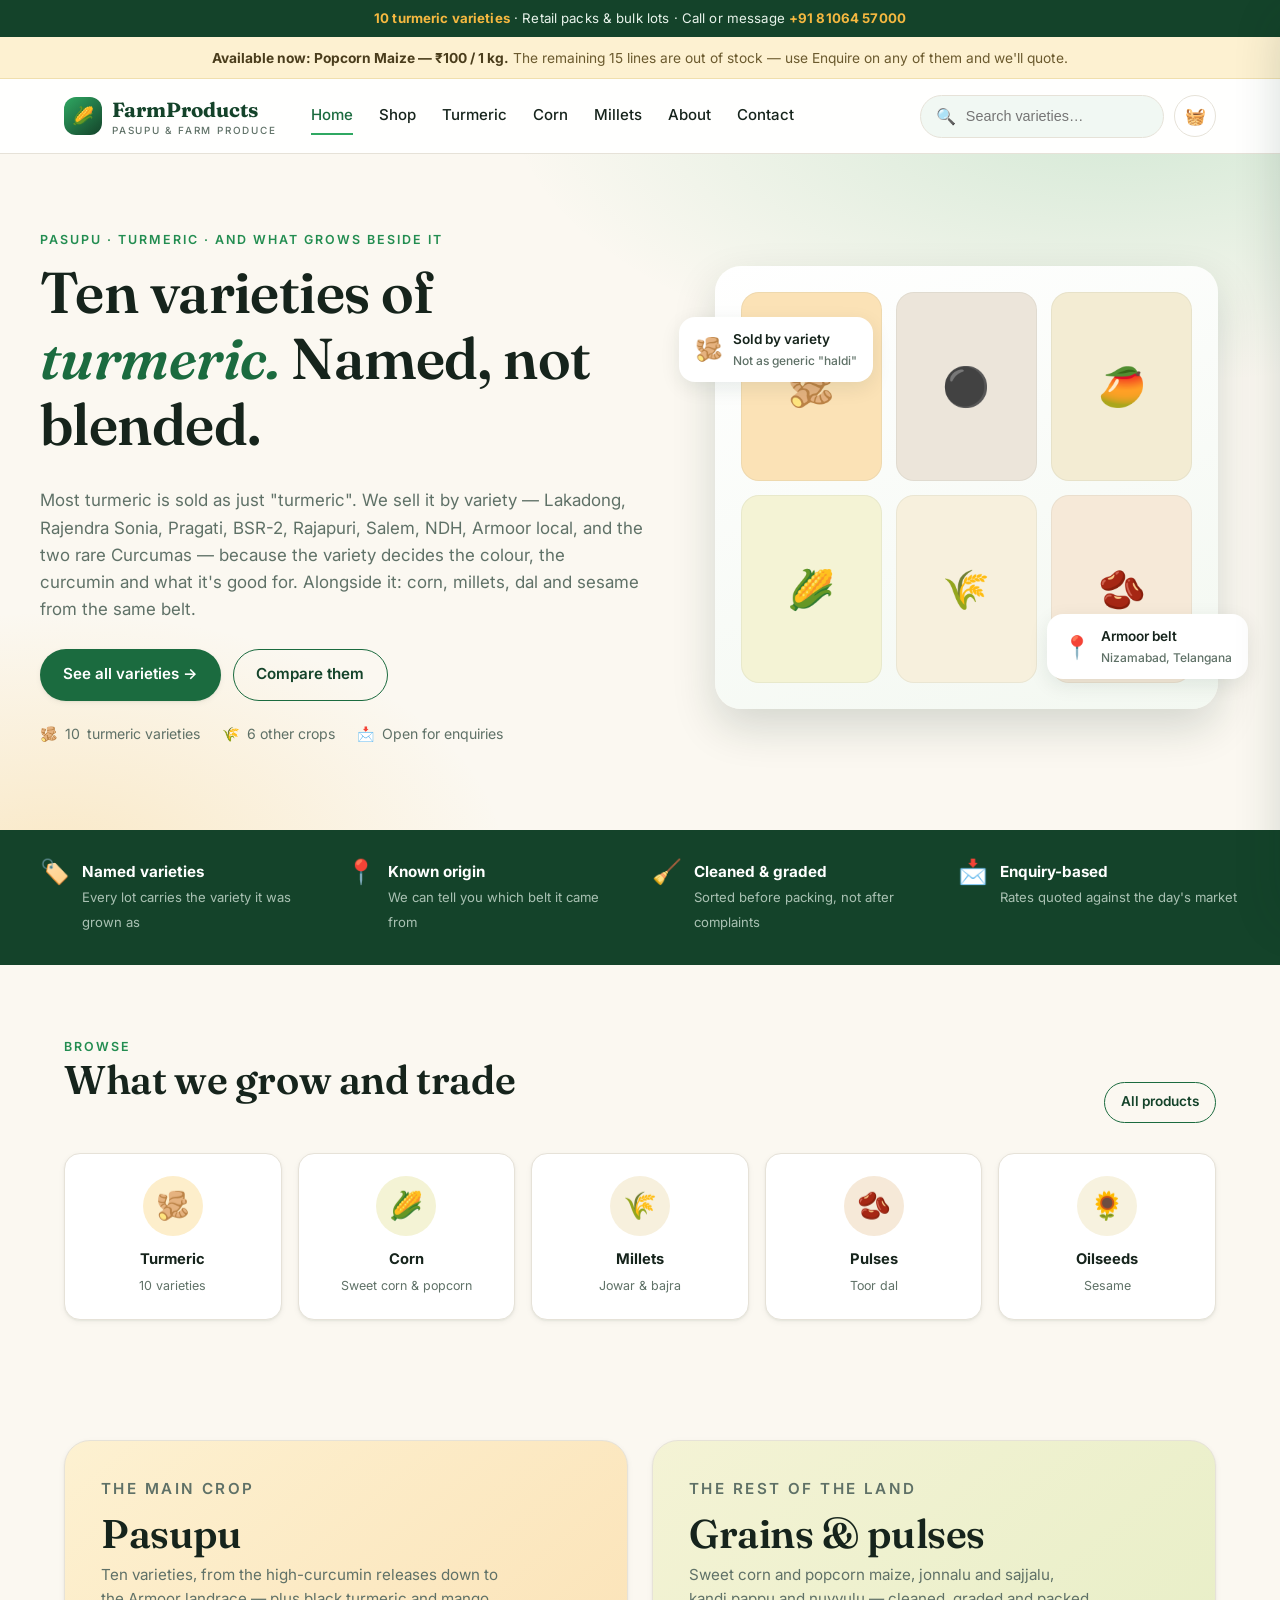
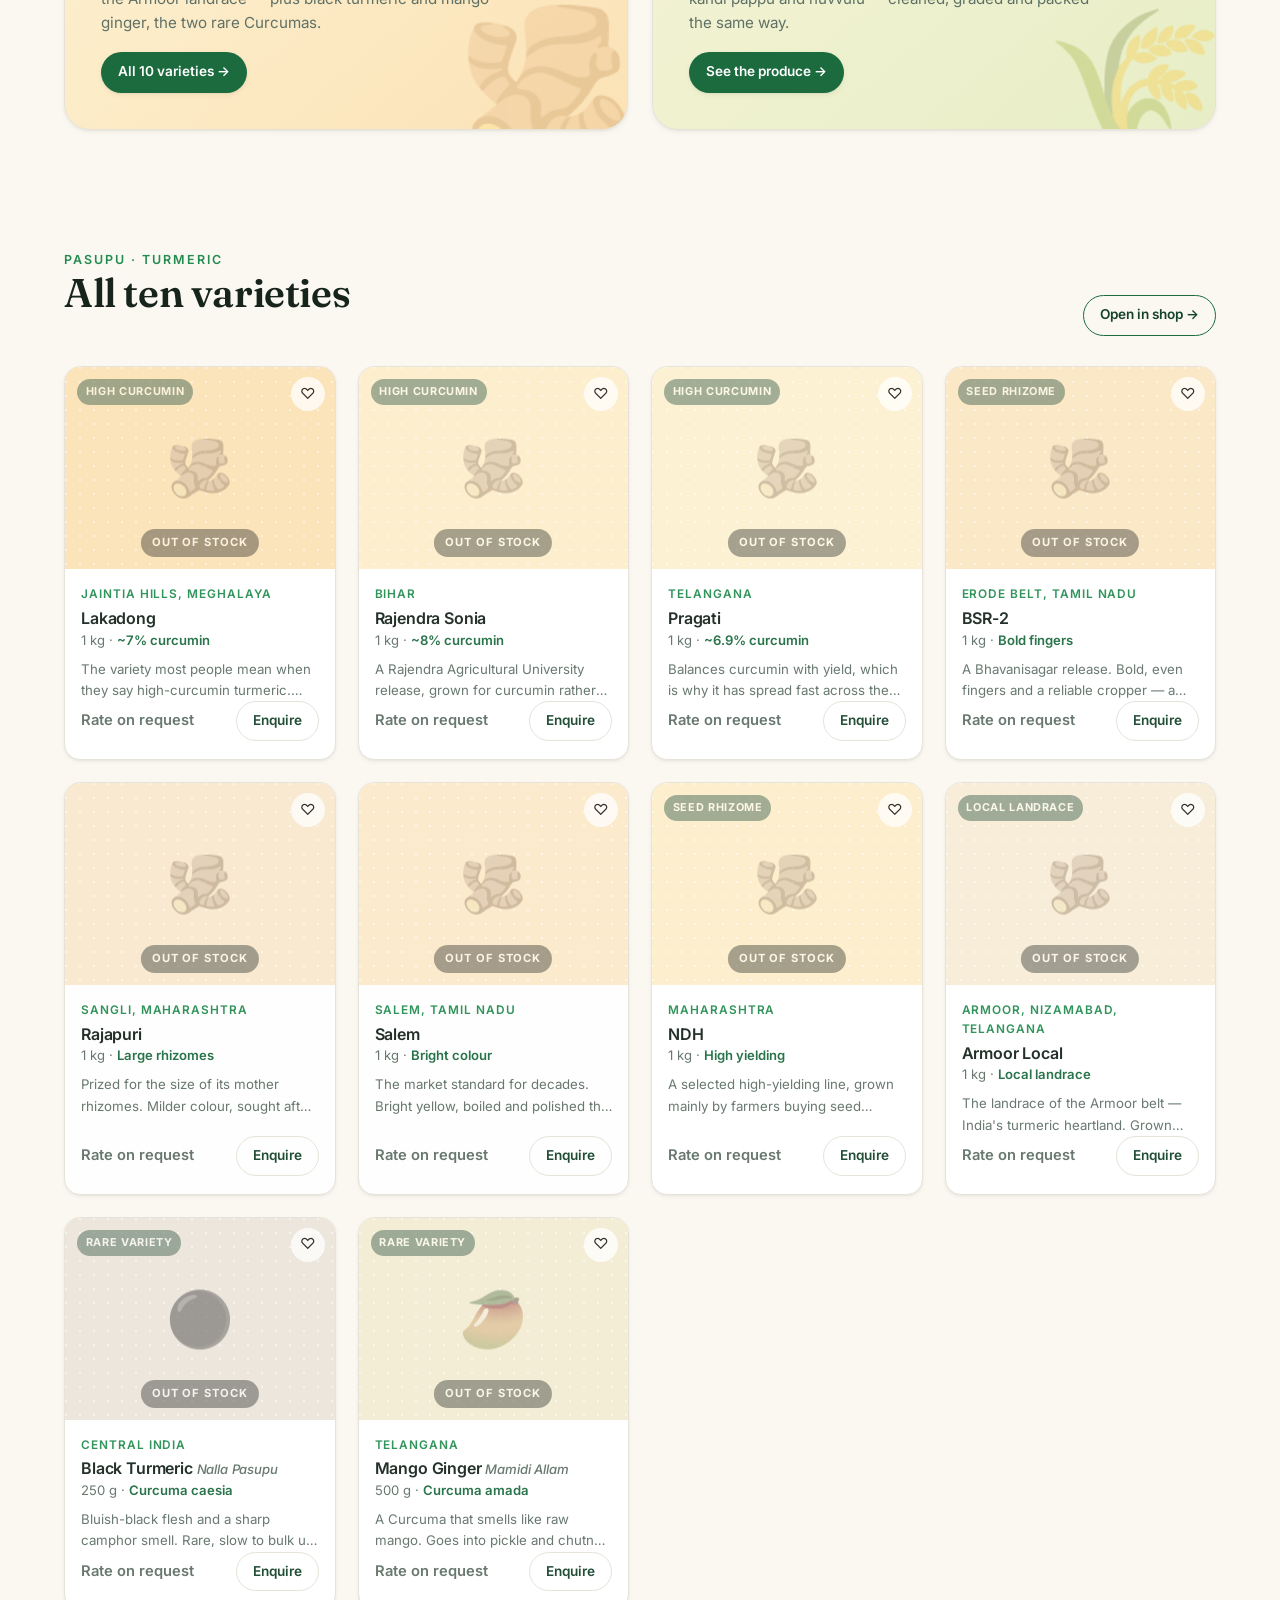
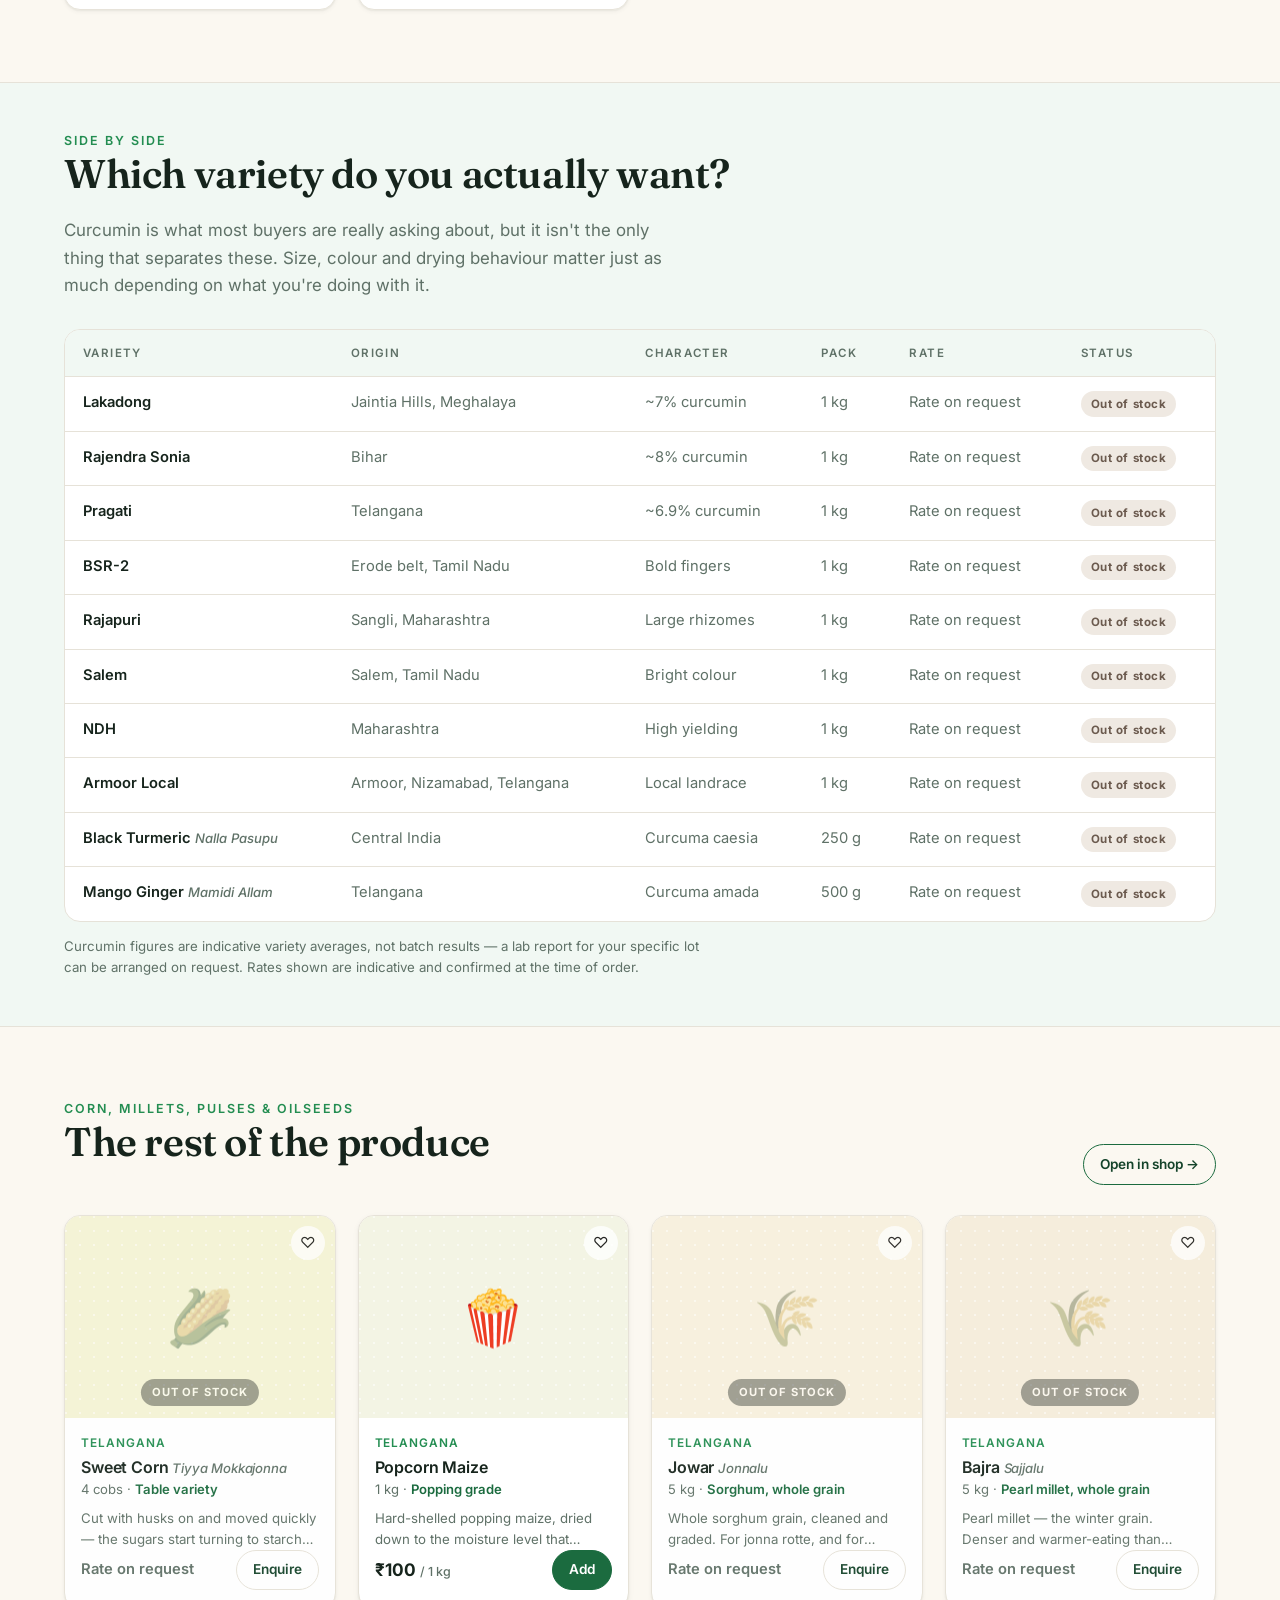
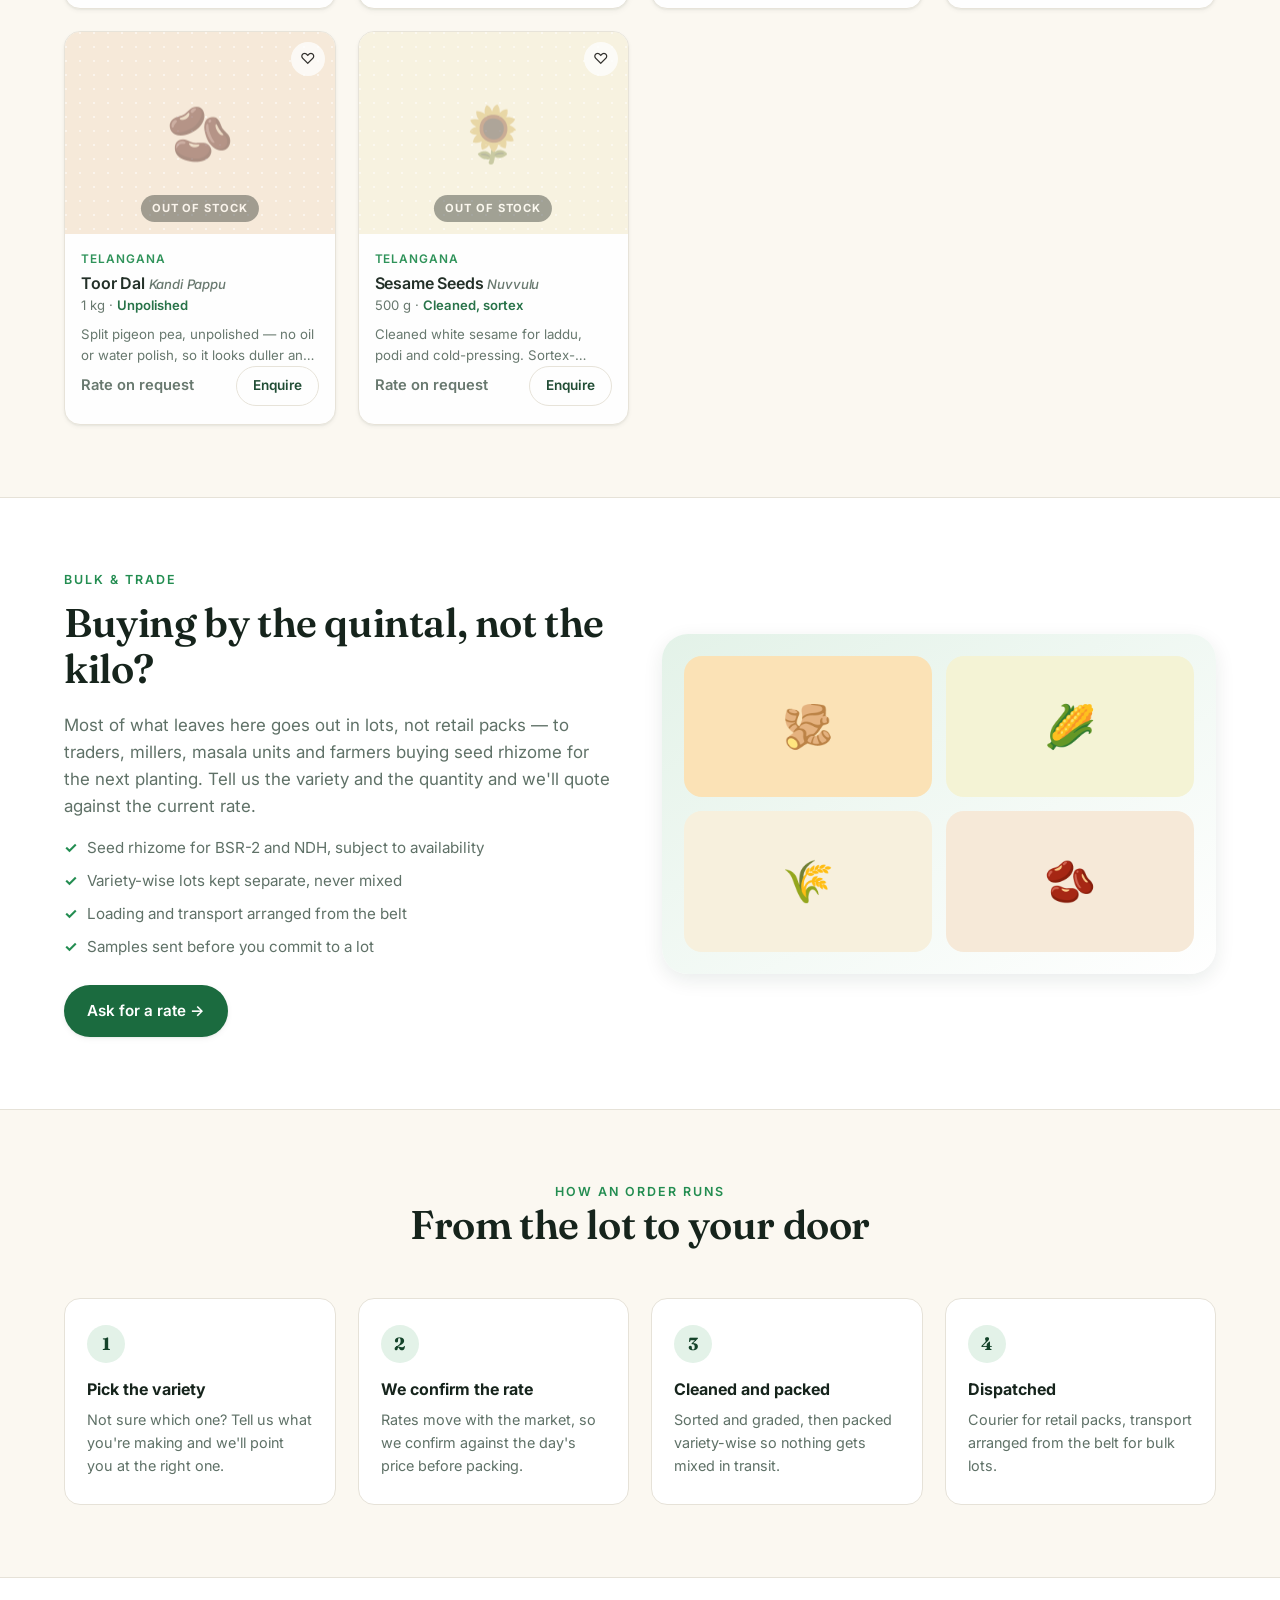
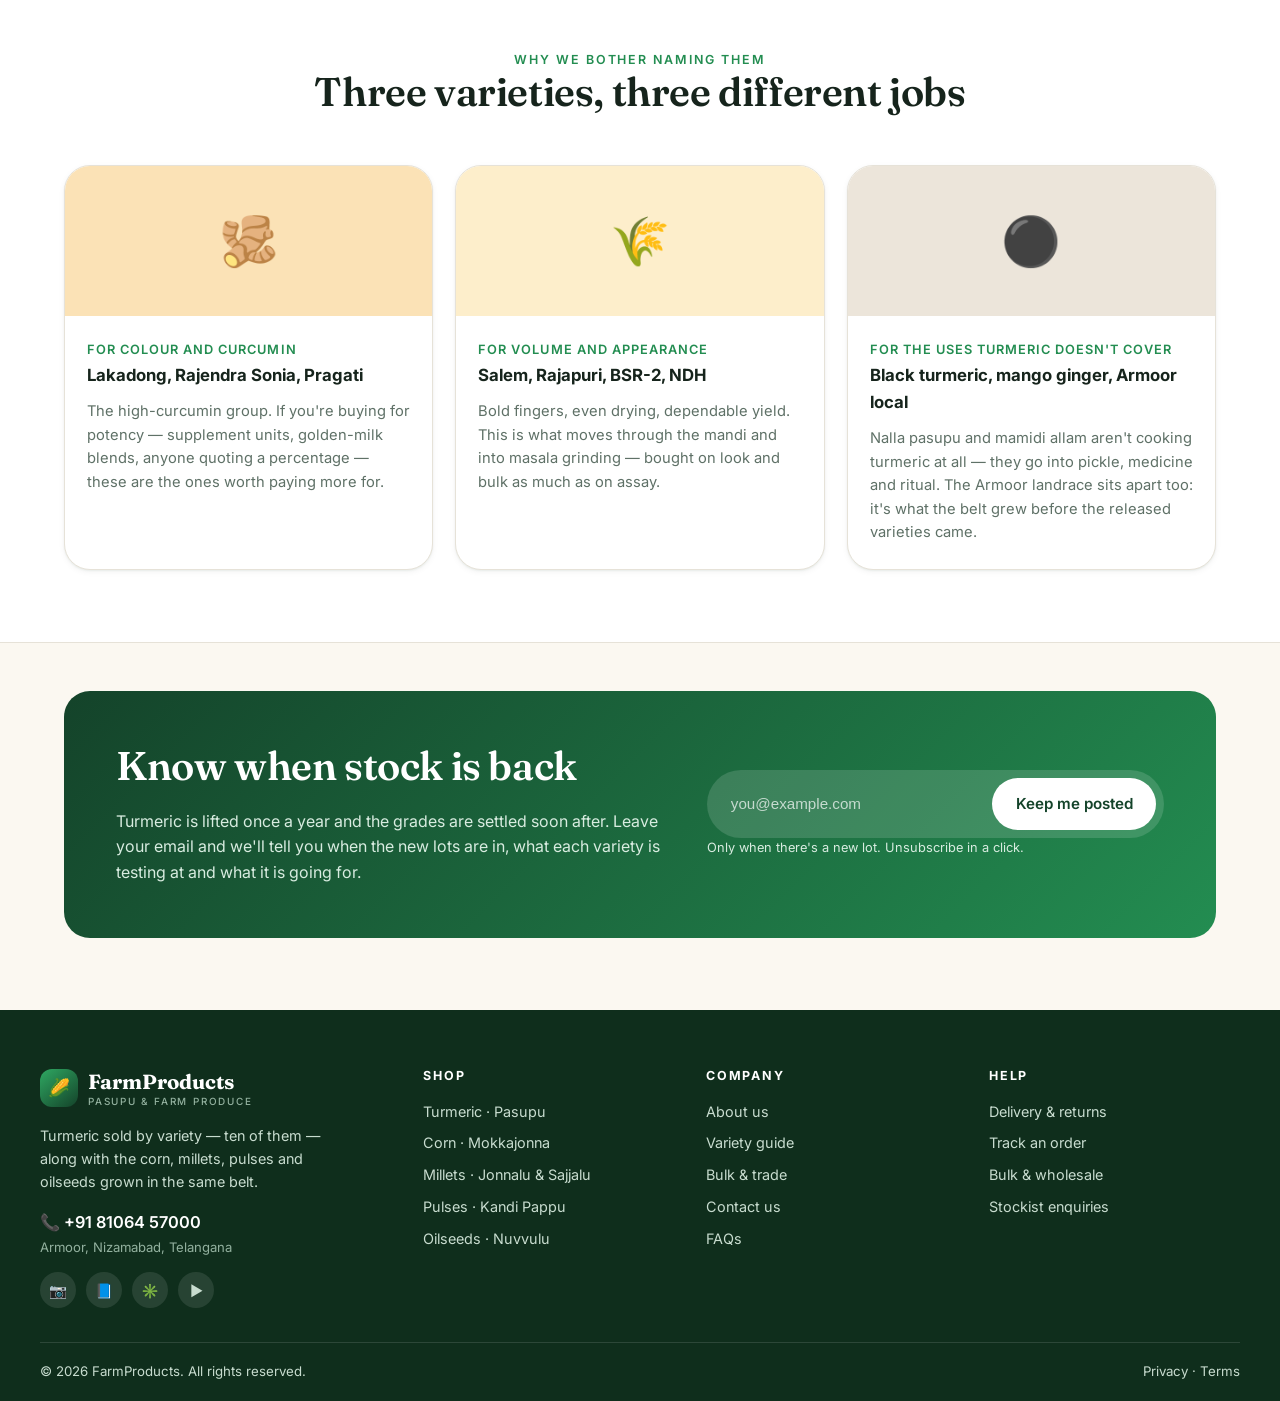
==== commit 689eea62: "Show the contact number across the site +91 81064 57000 now appears in the top strip and footer of e" ====
--- a/index.html
+++ b/index.html
@@ -8,12 +8,12 @@
 <link rel="preconnect" href="https://fonts.googleapis.com">
 <link rel="preconnect" href="https://fonts.gstatic.com" crossorigin>
 <link href="https://fonts.googleapis.com/css2?family=Fraunces:opsz,wght@9..144,500;9..144,600;9..144,700&family=Inter:wght@400;500;600;700&display=swap" rel="stylesheet">
-<link rel="stylesheet" href="assets/css/styles.css?v=202610041927">
+<link rel="stylesheet" href="assets/css/styles.css?v=202610042115">
 <link rel="icon" href="data:image/svg+xml,<svg xmlns='http://www.w3.org/2000/svg' viewBox='0 0 100 100'><text y='.9em' font-size='90'>🌽</text></svg>">
 </head>
 <body>
 
-<div class="topbar"><strong>10 turmeric varieties</strong> · Retail packs &amp; bulk lots · Enquiries welcome on any quantity</div>
+<div class="topbar"><strong>10 turmeric varieties</strong> · Retail packs &amp; bulk lots · Call or message <a class="topbar__tel" href="tel:+918106457000">+91 81064 57000</a></div>
 <div class="stock-note" data-stock-note></div>
 
 <header class="header">
@@ -270,6 +270,7 @@
     <div>
       <a class="logo" href="index.html"><span class="logo__mark">🌽</span><span>FarmProducts<small>Pasupu &amp; Farm Produce</small></span></a>
       <p style="margin-top:14px">Turmeric sold by variety — ten of them — along with the corn, millets, pulses and oilseeds grown in the same belt.</p>
+      <p class="footer__tel"><a href="tel:+918106457000">📞 +91 81064 57000</a><small>Armoor, Nizamabad, Telangana</small></p>
       <div class="socials">
         <a href="#" aria-label="Instagram">📷</a><a href="#" aria-label="Facebook">📘</a>
         <a href="#" aria-label="X">✳️</a><a href="#" aria-label="YouTube">▶️</a>
@@ -330,7 +331,7 @@
 
 <div class="toast" data-toast></div>
 
-<script src="assets/js/data.js?v=202610041927"></script>
-<script src="assets/js/app.js?v=202610041927"></script>
+<script src="assets/js/data.js?v=202610042115"></script>
+<script src="assets/js/app.js?v=202610042115"></script>
 </body>
 </html>
--- a/assets/css/styles.css
+++ b/assets/css/styles.css
@@ -543,3 +543,11 @@
   border-radius:12px;padding:12px 14px;font-size:.86rem;margin:0 0 14px;line-height:1.5
 }
 .order-error a{text-decoration:underline;font-weight:600}
+
+/* phone number in the top strip and footer */
+.topbar__tel{color:var(--sun);font-weight:700;white-space:nowrap}
+.topbar__tel:hover{text-decoration:underline}
+.footer__tel{margin:16px 0 0}
+.footer__tel a{color:#fff;font-weight:600;font-size:1.02rem}
+.footer__tel a:hover{color:var(--sun)}
+.footer__tel small{display:block;color:#93b19f;font-size:.82rem;margin-top:2px}
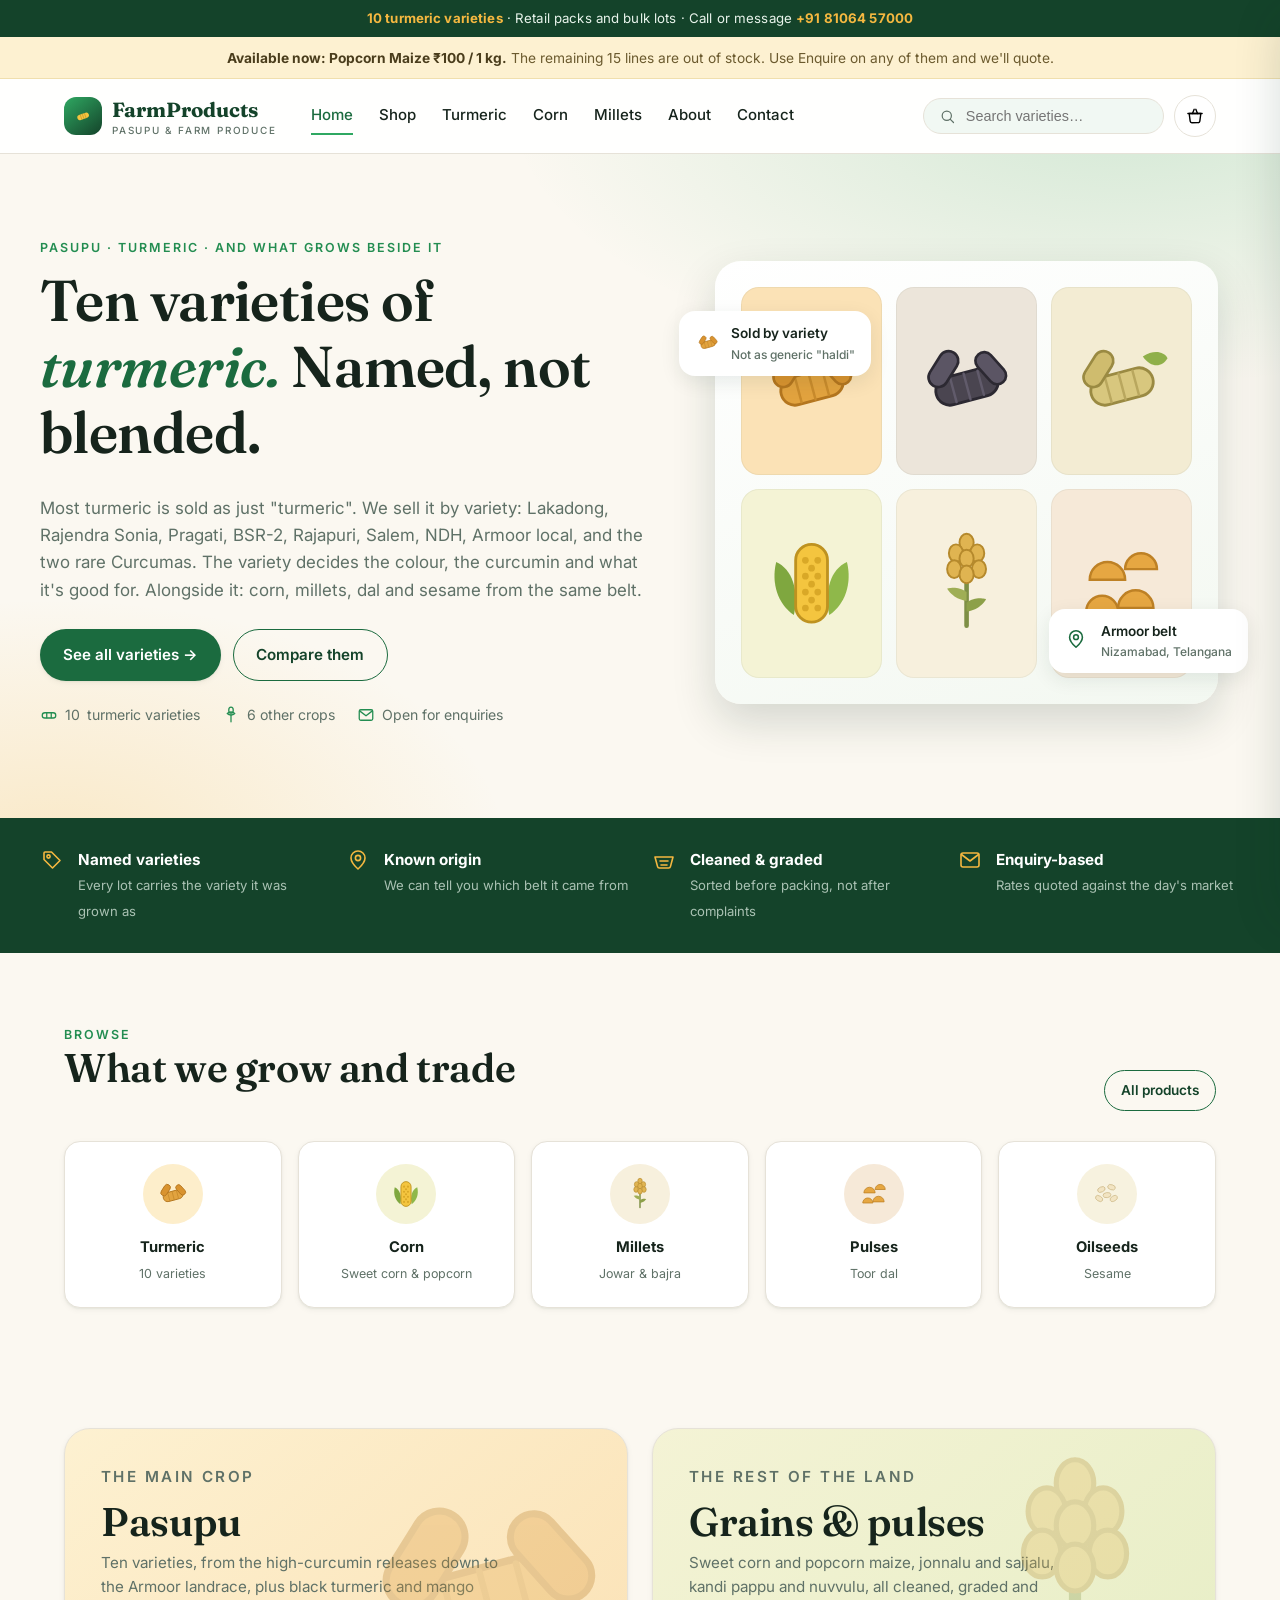
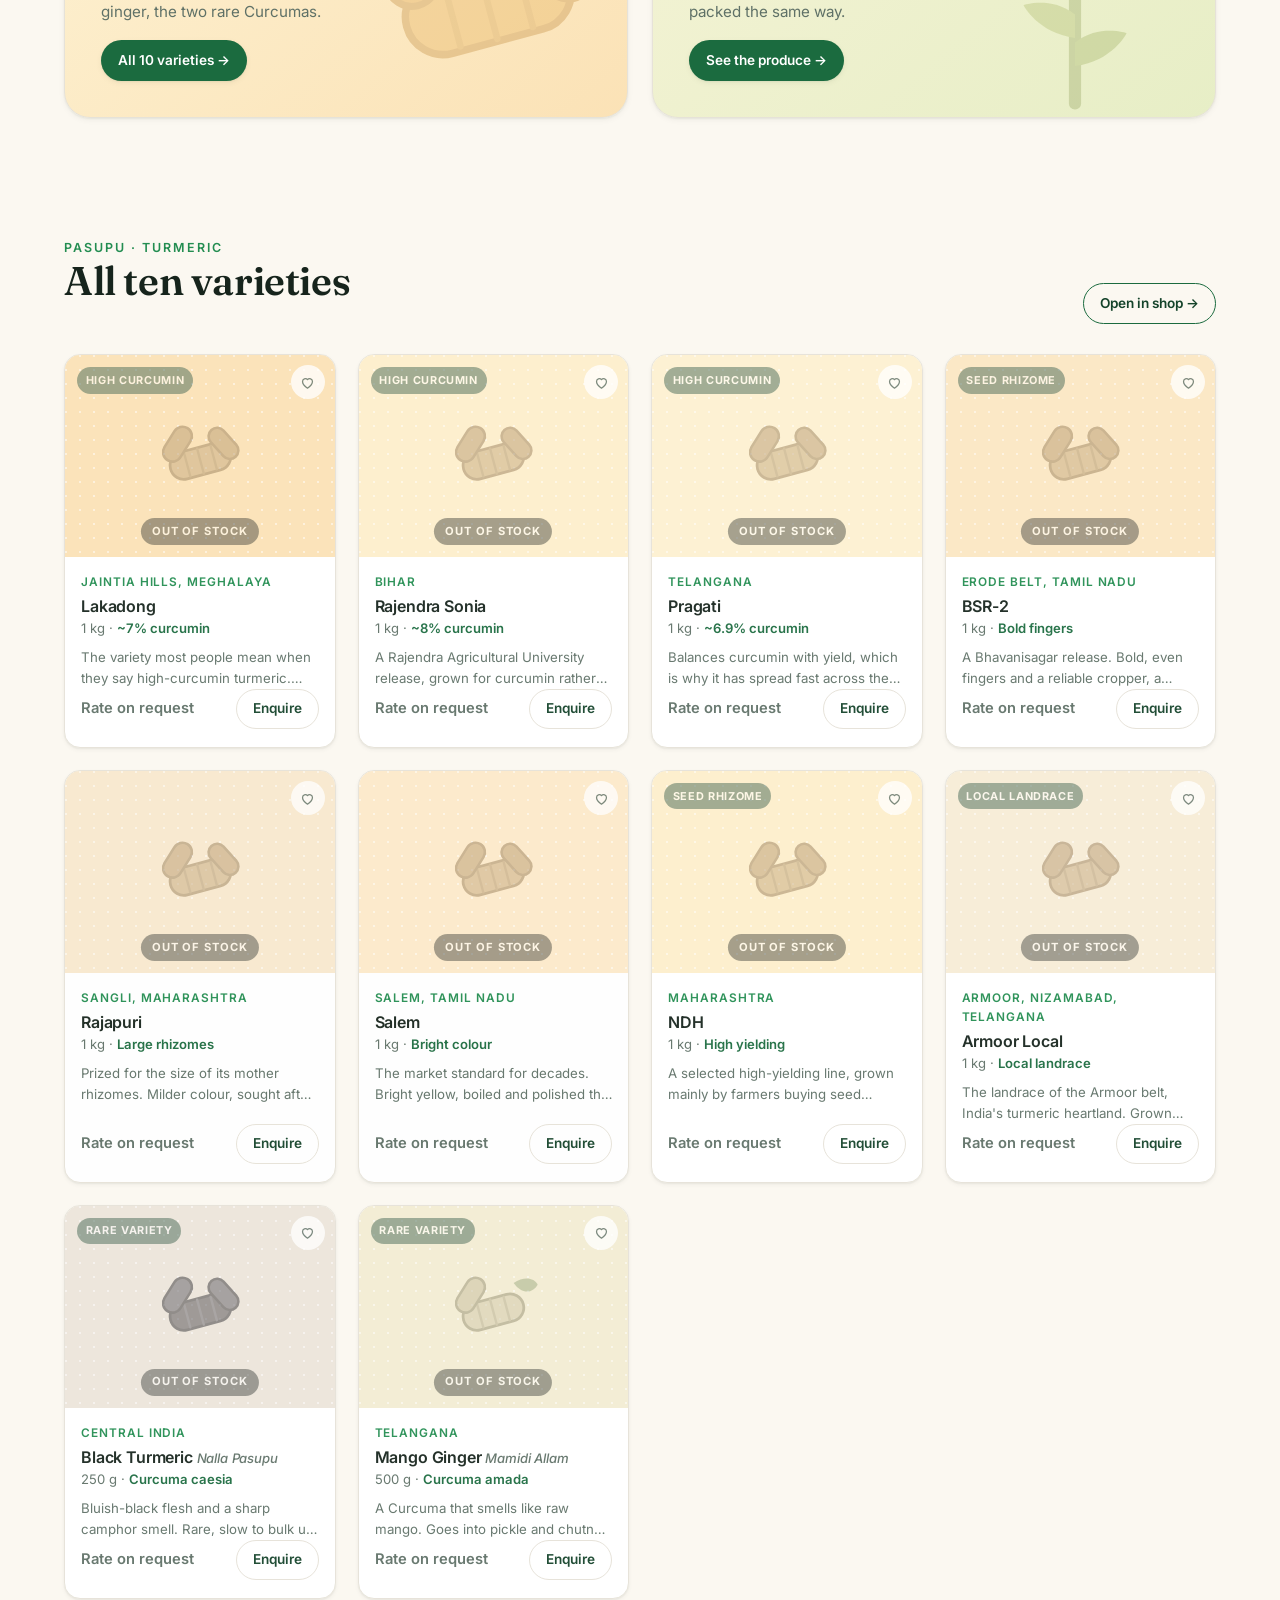
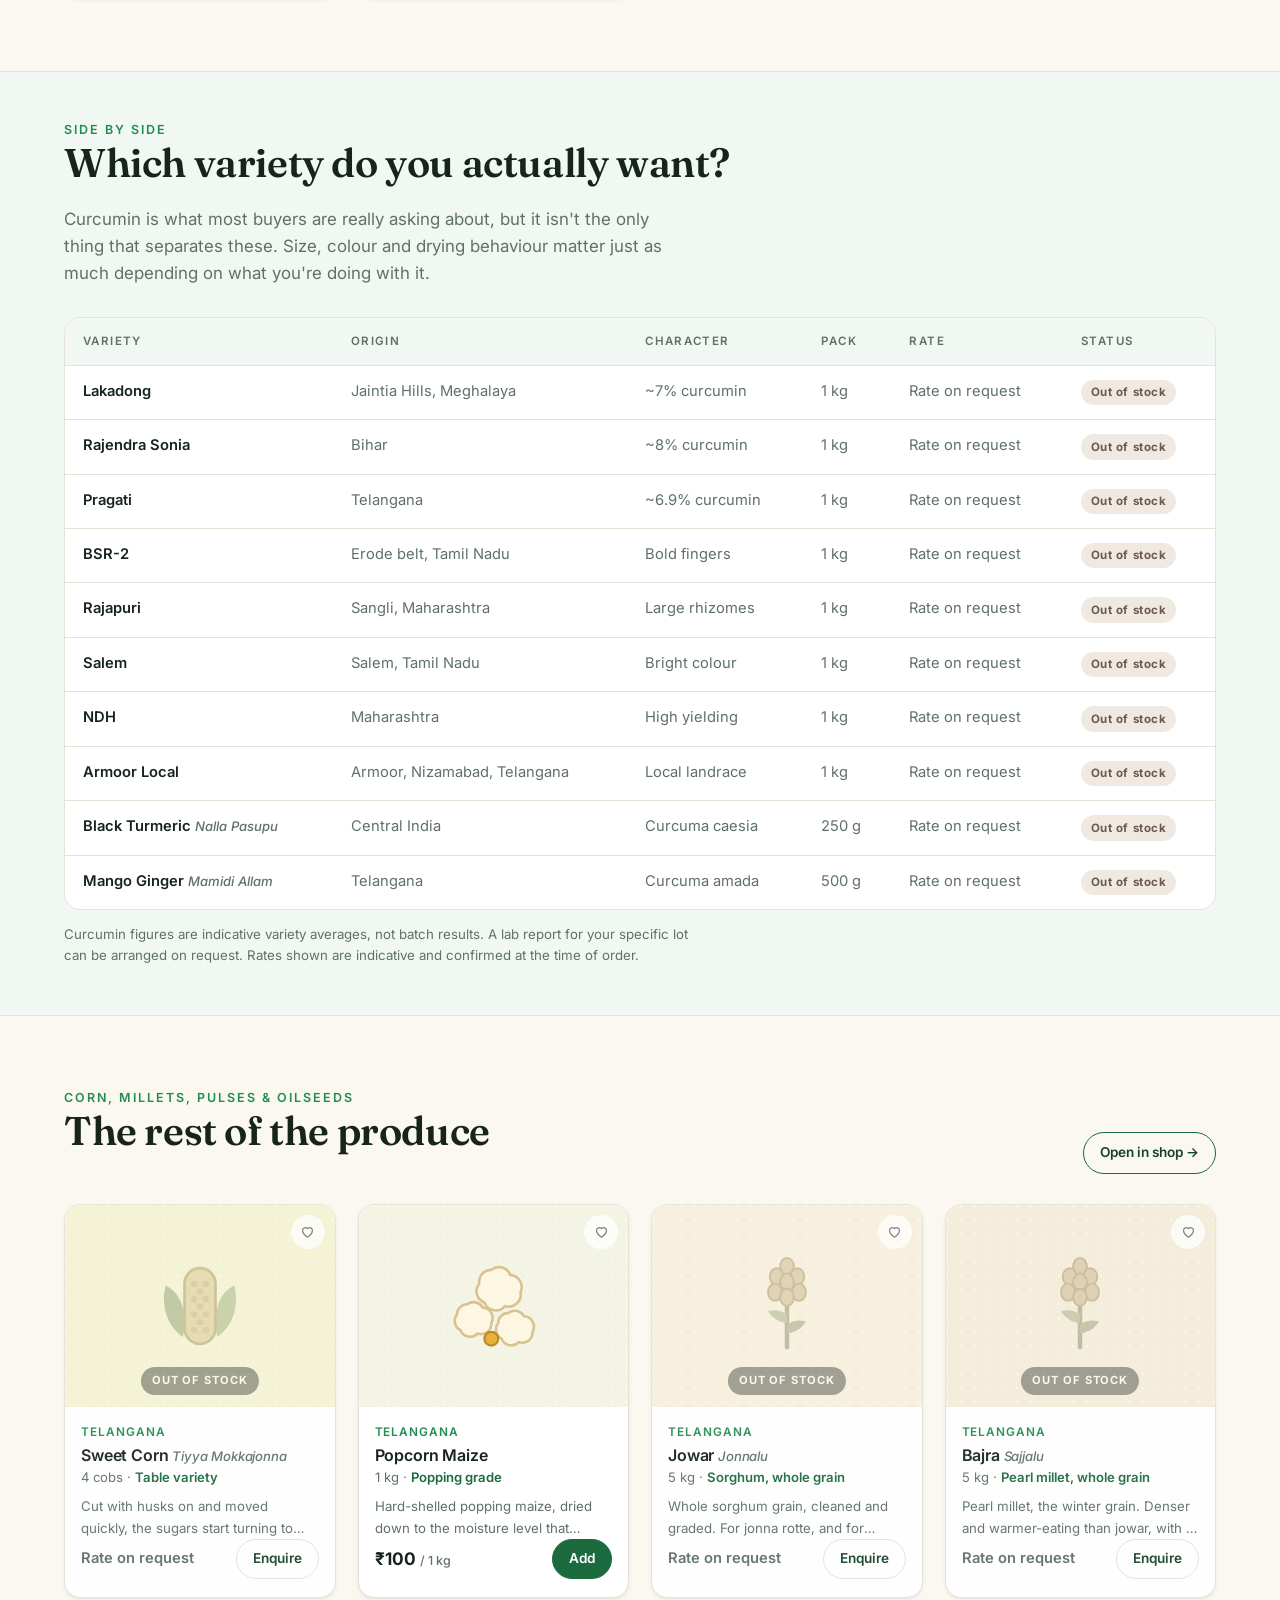
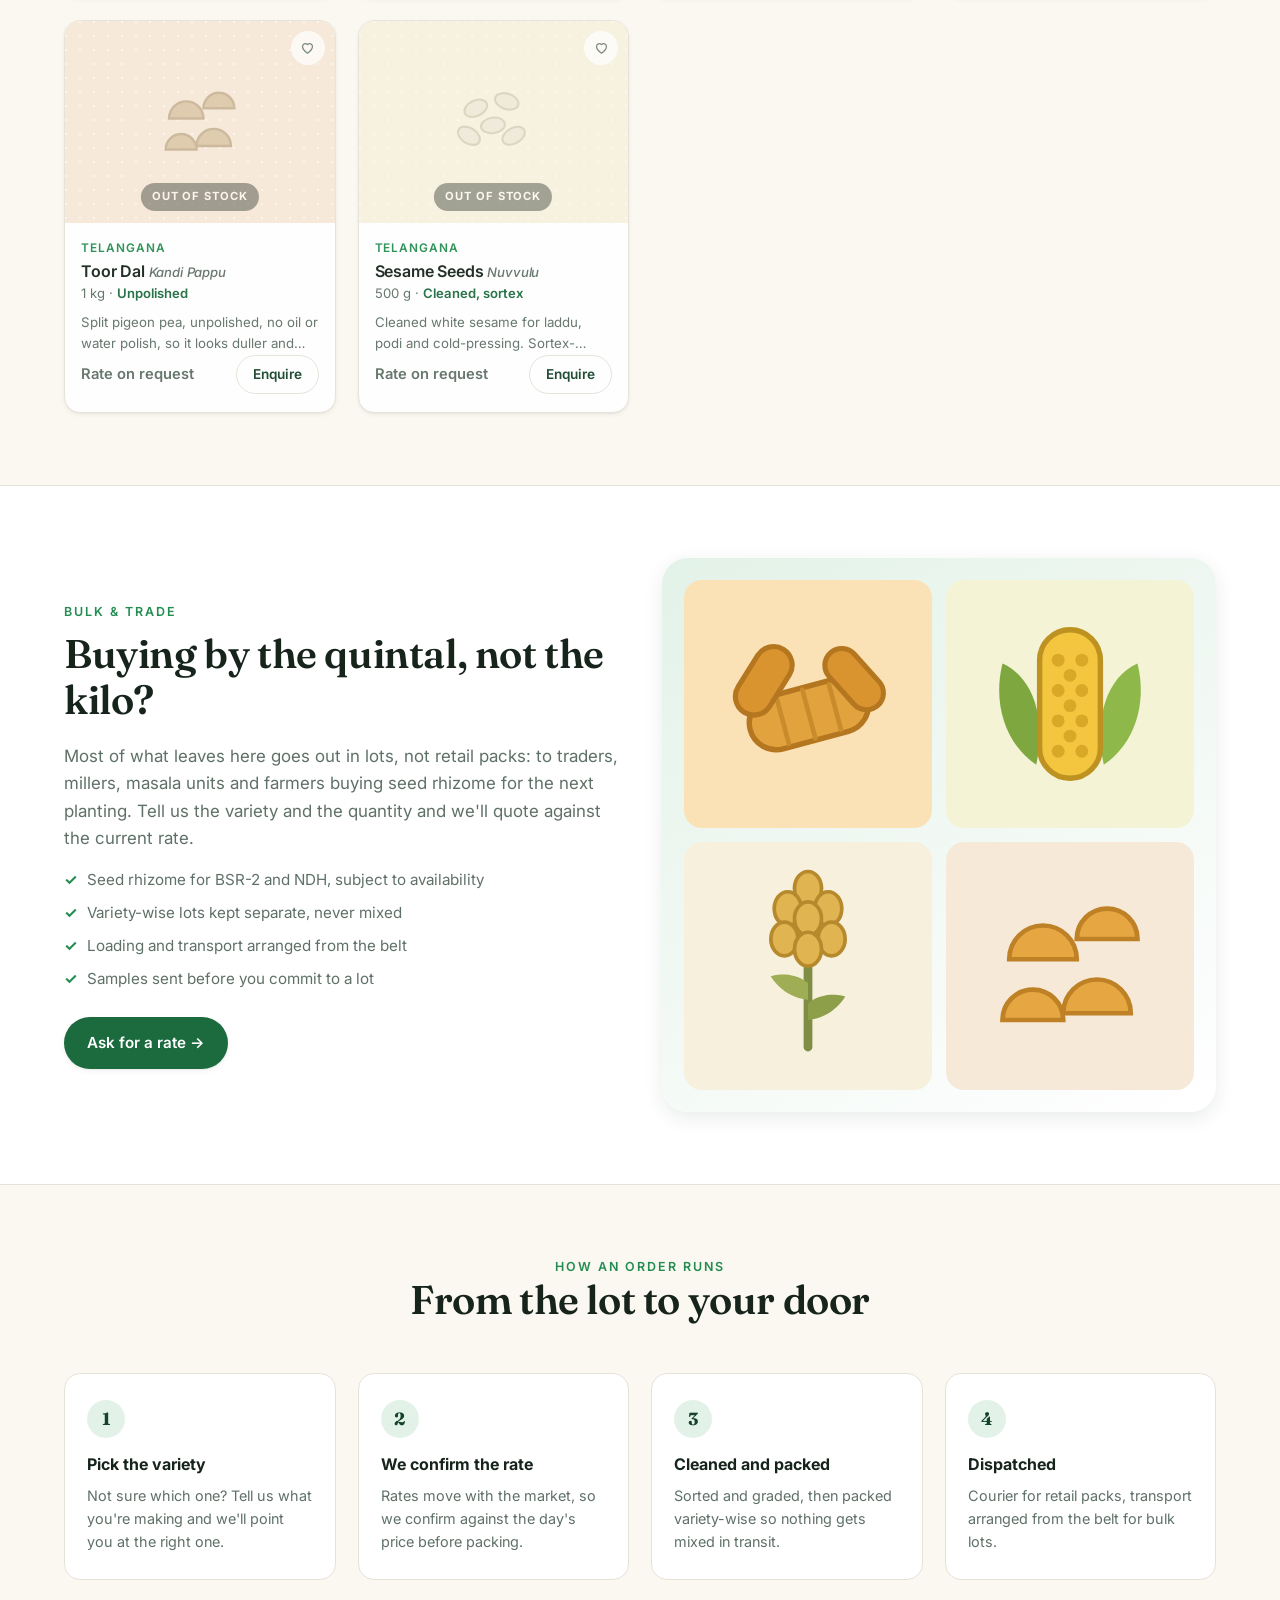
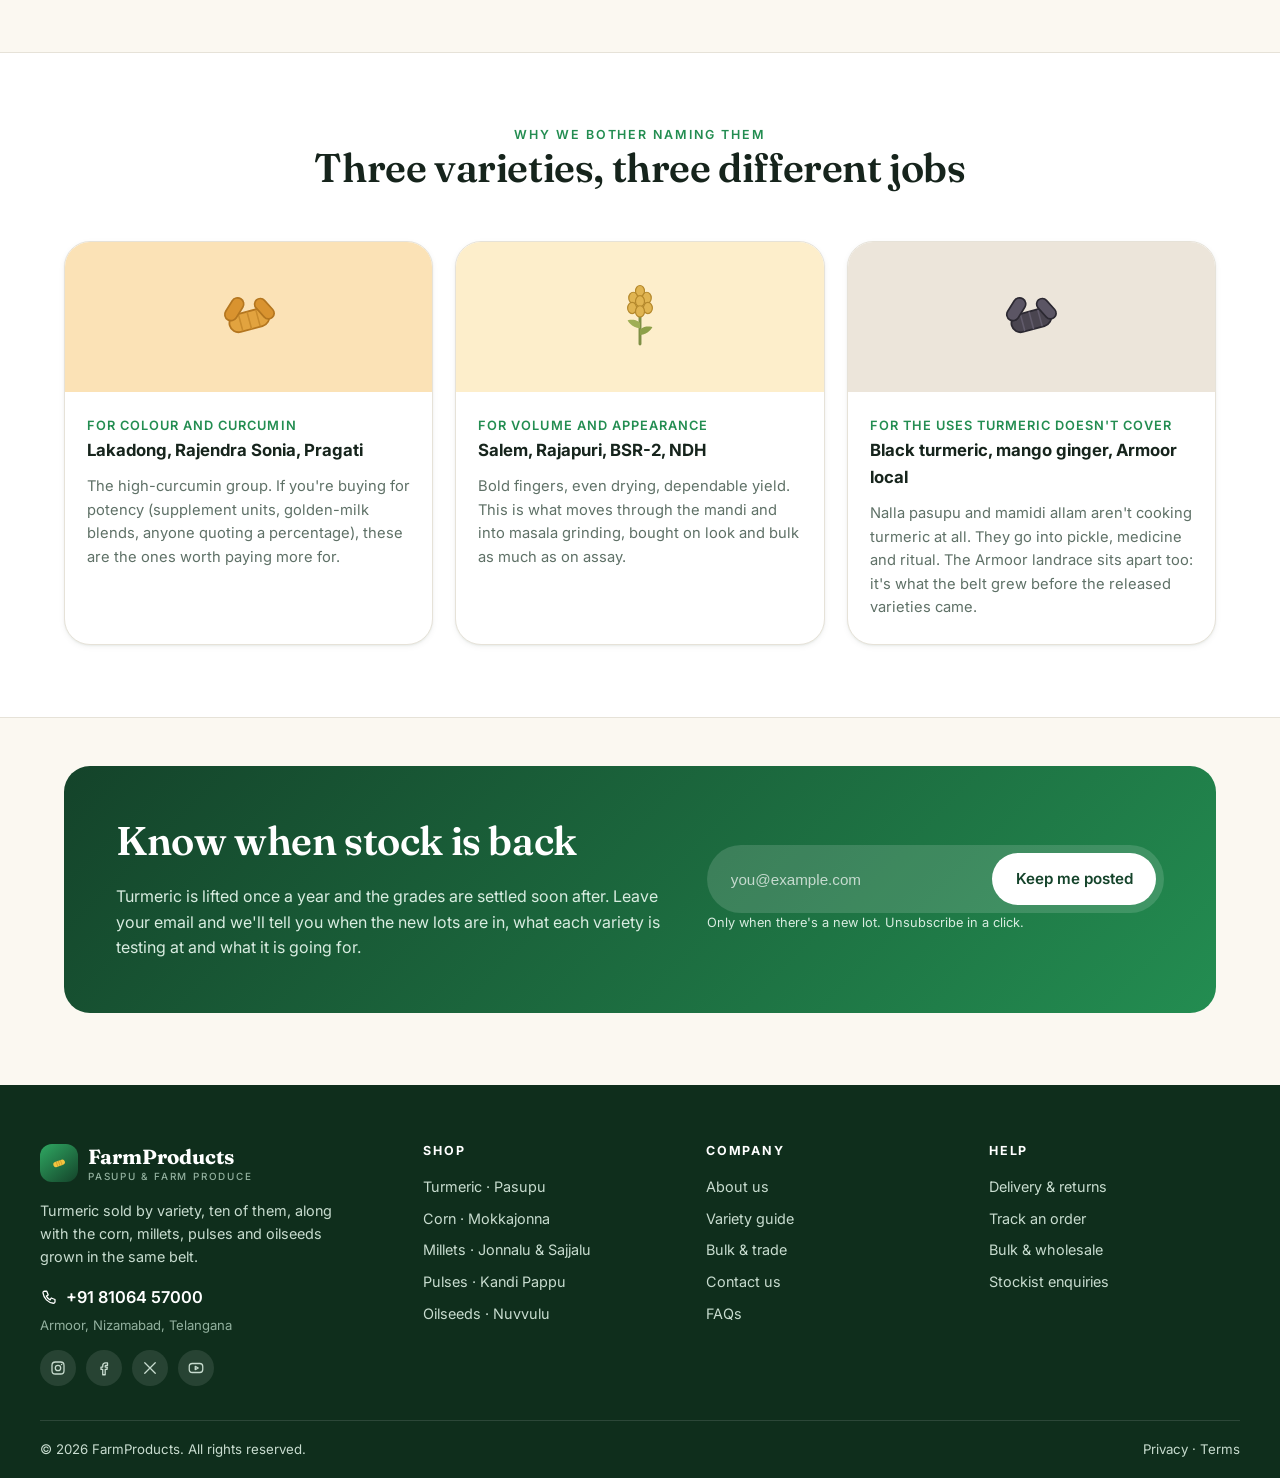
==== commit a54bb7d5: "Replace emoji with drawn SVG artwork and drop em dashes Every emoji is gone. Products and crops now " ====
--- a/index.html
+++ b/index.html
@@ -3,23 +3,23 @@
 <head>
 <meta charset="utf-8">
 <meta name="viewport" content="width=device-width, initial-scale=1">
-<title>FarmProducts — Turmeric Varieties, Millets &amp; Farm Produce</title>
-<meta name="description" content="Ten varieties of turmeric — Lakadong, Rajendra Sonia, Pragati, BSR-2, Rajapuri, Salem, NDH, Armoor local, black turmeric and mango ginger — alongside sweet corn, popcorn, jowar, bajra, toor dal and sesame.">
+<title>FarmProducts: Turmeric Varieties, Millets and Farm Produce</title>
+<meta name="description" content="Ten varieties of turmeric (Lakadong, Rajendra Sonia, Pragati, BSR-2, Rajapuri, Salem, NDH, Armoor local, black turmeric and mango ginger), alongside sweet corn, popcorn, jowar, bajra, toor dal and sesame.">
 <link rel="preconnect" href="https://fonts.googleapis.com">
 <link rel="preconnect" href="https://fonts.gstatic.com" crossorigin>
 <link href="https://fonts.googleapis.com/css2?family=Fraunces:opsz,wght@9..144,500;9..144,600;9..144,700&family=Inter:wght@400;500;600;700&display=swap" rel="stylesheet">
-<link rel="stylesheet" href="assets/css/styles.css?v=202610042115">
-<link rel="icon" href="data:image/svg+xml,<svg xmlns='http://www.w3.org/2000/svg' viewBox='0 0 100 100'><text y='.9em' font-size='90'>🌽</text></svg>">
+<link rel="stylesheet" href="assets/css/styles.css?v=202610042128">
+<link rel="icon" href="data:image/svg+xml,%3Csvg xmlns='http://www.w3.org/2000/svg' viewBox='0 0 64 64'%3E%3Crect width='64' height='64' rx='14' fill='%231b6b3f'/%3E%3Cg transform='rotate(-15 32 34)'%3E%3Crect x='16' y='27' width='32' height='15' rx='7.5' fill='%23f2c94c'/%3E%3Cpath d='M26 28v13M32 27.5v14M38 28v13' stroke='%23c9a02f' stroke-width='1.6'/%3E%3C/g%3E%3C/svg%3E">
 </head>
 <body>
 
-<div class="topbar"><strong>10 turmeric varieties</strong> · Retail packs &amp; bulk lots · Call or message <a class="topbar__tel" href="tel:+918106457000">+91 81064 57000</a></div>
+<div class="topbar"><strong>10 turmeric varieties</strong> · Retail packs and bulk lots · Call or message <a class="topbar__tel" href="tel:+918106457000">+91 81064 57000</a></div>
 <div class="stock-note" data-stock-note></div>
 
 <header class="header">
   <div class="wrap header__inner">
     <a class="logo" href="index.html">
-      <span class="logo__mark">🌽</span>
+      <span class="logo__mark" data-art="logoMark"></span>
       <span>FarmProducts<small>Pasupu &amp; Farm Produce</small></span>
     </a>
     <nav class="nav">
@@ -33,10 +33,10 @@
     </nav>
     <div class="header__actions">
       <form class="search" data-header-search>
-        <span>🔍</span><input type="search" placeholder="Search varieties…" aria-label="Search products">
+        <svg viewBox="0 0 24 24" class="ico"><circle cx="11" cy="11" r="6.5"/><path d="M16 16l4.5 4.5"/></svg><input type="search" placeholder="Search varieties…" aria-label="Search products">
       </form>
-      <button class="icon-btn burger" data-burger aria-label="Menu">☰</button>
-      <button class="icon-btn" data-open-cart aria-label="Open basket">🧺
+      <button class="icon-btn burger" data-burger aria-label="Menu"><svg viewBox="0 0 24 24" class="ico"><path d="M4 7h16M4 12h16M4 17h16"/></svg></button>
+      <button class="icon-btn" data-open-cart aria-label="Open basket"><svg viewBox="0 0 24 24" class="ico"><path d="M5 9h14l-1.2 9.2A2 2 0 0 1 15.8 20H8.2a2 2 0 0 1-2-1.8L5 9z"/><path d="M9 9 11 4M15 9 13 4"/><path d="M3.5 9h17"/></svg>
         <span class="cart-count" data-cart-count style="display:none">0</span>
       </button>
     </div>
@@ -49,28 +49,28 @@
     <div>
       <p class="eyebrow">Pasupu · Turmeric · and what grows beside it</p>
       <h1>Ten varieties of <span>turmeric.</span> Named, not blended.</h1>
-      <p class="lede">Most turmeric is sold as just "turmeric". We sell it by variety — Lakadong, Rajendra Sonia, Pragati, BSR-2, Rajapuri, Salem, NDH, Armoor local, and the two rare Curcumas — because the variety decides the colour, the curcumin and what it's good for. Alongside it: corn, millets, dal and sesame from the same belt.</p>
+      <p class="lede">Most turmeric is sold as just "turmeric". We sell it by variety: Lakadong, Rajendra Sonia, Pragati, BSR-2, Rajapuri, Salem, NDH, Armoor local, and the two rare Curcumas. The variety decides the colour, the curcumin and what it's good for. Alongside it: corn, millets, dal and sesame from the same belt.</p>
       <div class="hero__cta">
         <a class="btn btn--primary" href="shop.html?cat=turmeric">See all varieties →</a>
         <a class="btn btn--ghost" href="#varieties">Compare them</a>
       </div>
       <ul class="hero__points">
-        <li><i>🫚</i> <span data-variety-count>10</span> turmeric varieties</li>
-        <li><i>🌾</i> 6 other crops</li>
-        <li><i>📩</i> Open for enquiries</li>
+        <li><i><svg viewBox="0 0 24 24" class="ico"><rect x="3" y="9" width="18" height="7" rx="3.5"/><path d="M9 9.5v6M15 9.5v6"/></svg></i> <span data-variety-count>10</span> turmeric varieties</li>
+        <li><i><svg viewBox="0 0 24 24" class="ico"><path d="M12 21v-9"/><path d="M12 12c-3 0-5-2-5-2s2-2 5-2 5 2 5 2-2 2-5 2z"/><ellipse cx="12" cy="5.5" rx="3" ry="4"/></svg></i> 6 other crops</li>
+        <li><i><svg viewBox="0 0 24 24" class="ico"><rect x="3" y="5" width="18" height="14" rx="2"/><path d="M3.5 6.5 12 13l8.5-6.5"/></svg></i> Open for enquiries</li>
       </ul>
     </div>
     <div class="hero__art">
       <div class="hero__basket">
-        <div class="hero__tile" style="background:#fbe2b6">🫚</div>
-        <div class="hero__tile" style="background:#ece5da">⚫</div>
-        <div class="hero__tile" style="background:#f3ecd3">🥭</div>
-        <div class="hero__tile" style="background:#f4f3d5">🌽</div>
-        <div class="hero__tile" style="background:#f7f0dd">🌾</div>
-        <div class="hero__tile" style="background:#f6e9d8">🫘</div>
-      </div>
-      <div class="hero__badge hero__badge--a"><span>🫚</span><div>Sold by variety<small>Not as generic "haldi"</small></div></div>
-      <div class="hero__badge hero__badge--b"><span>📍</span><div>Armoor belt<small>Nizamabad, Telangana</small></div></div>
+        <div class="hero__tile" style="background:#fbe2b6" data-art="turmeric"></div>
+        <div class="hero__tile" style="background:#ece5da" data-art="turmericBlack"></div>
+        <div class="hero__tile" style="background:#f3ecd3" data-art="mangoGinger"></div>
+        <div class="hero__tile" style="background:#f4f3d5" data-art="corn"></div>
+        <div class="hero__tile" style="background:#f7f0dd" data-art="millet"></div>
+        <div class="hero__tile" style="background:#f6e9d8" data-art="pulse"></div>
+      </div>
+      <div class="hero__badge hero__badge--a"><span data-art="turmeric"></span><div>Sold by variety<small>Not as generic "haldi"</small></div></div>
+      <div class="hero__badge hero__badge--b"><span><svg viewBox="0 0 24 24" class="ico"><path d="M12 21s7-6.2 7-11a7 7 0 1 0-14 0c0 4.8 7 11 7 11z"/><circle cx="12" cy="10" r="2.6"/></svg></span><div>Armoor belt<small>Nizamabad, Telangana</small></div></div>
     </div>
   </div>
 </section>
@@ -78,10 +78,10 @@
 <!-- ================= TRUST ================= -->
 <section class="trust">
   <div class="wrap trust__grid">
-    <div class="trust__item"><span>🏷️</span><div><b>Named varieties</b><small>Every lot carries the variety it was grown as</small></div></div>
-    <div class="trust__item"><span>📍</span><div><b>Known origin</b><small>We can tell you which belt it came from</small></div></div>
-    <div class="trust__item"><span>🧹</span><div><b>Cleaned &amp; graded</b><small>Sorted before packing, not after complaints</small></div></div>
-    <div class="trust__item"><span>📩</span><div><b>Enquiry-based</b><small>Rates quoted against the day's market</small></div></div>
+    <div class="trust__item"><span><svg viewBox="0 0 24 24" class="ico"><path d="M4 11.5V5a1 1 0 0 1 1-1h6.5L20 12.5 12.5 20 4 11.5z"/><circle cx="8.5" cy="8.5" r="1.6"/></svg></span><div><b>Named varieties</b><small>Every lot carries the variety it was grown as</small></div></div>
+    <div class="trust__item"><span><svg viewBox="0 0 24 24" class="ico"><path d="M12 21s7-6.2 7-11a7 7 0 1 0-14 0c0 4.8 7 11 7 11z"/><circle cx="12" cy="10" r="2.6"/></svg></span><div><b>Known origin</b><small>We can tell you which belt it came from</small></div></div>
+    <div class="trust__item"><span><svg viewBox="0 0 24 24" class="ico"><path d="M3 9h18l-2.5 9.4A2 2 0 0 1 16.6 20H7.4a2 2 0 0 1-1.9-1.6L3 9z"/><path d="M8 13h8M9 17h6"/></svg></span><div><b>Cleaned &amp; graded</b><small>Sorted before packing, not after complaints</small></div></div>
+    <div class="trust__item"><span><svg viewBox="0 0 24 24" class="ico"><rect x="3" y="5" width="18" height="14" rx="2"/><path d="M3.5 6.5 12 13l8.5-6.5"/></svg></span><div><b>Enquiry-based</b><small>Rates quoted against the day's market</small></div></div>
   </div>
 </section>
 
@@ -107,19 +107,19 @@
         <div>
           <p class="eyebrow">The main crop</p>
           <h2>Pasupu</h2>
-          <p>Ten varieties, from the high-curcumin releases down to the Armoor landrace — plus black turmeric and mango ginger, the two rare Curcumas.</p>
+          <p>Ten varieties, from the high-curcumin releases down to the Armoor landrace, plus black turmeric and mango ginger, the two rare Curcumas.</p>
           <span class="btn btn--primary btn--sm">All 10 varieties →</span>
         </div>
-        <span class="crop__ico">🫚</span>
+        <span class="crop__ico" data-art="turmeric"></span>
       </a>
       <a href="shop.html?cat=millets" class="crop" style="background:linear-gradient(140deg,#f4f3d5,#e7eec6)">
         <div>
           <p class="eyebrow">The rest of the land</p>
           <h2>Grains &amp; pulses</h2>
-          <p>Sweet corn and popcorn maize, jonnalu and sajjalu, kandi pappu and nuvvulu — cleaned, graded and packed the same way.</p>
+          <p>Sweet corn and popcorn maize, jonnalu and sajjalu, kandi pappu and nuvvulu, all cleaned, graded and packed the same way.</p>
           <span class="btn btn--primary btn--sm">See the produce →</span>
         </div>
-        <span class="crop__ico">🌾</span>
+        <span class="crop__ico" data-art="millet"></span>
       </a>
     </div>
   </div>
@@ -152,7 +152,7 @@
     <div class="table-scroll">
       <table class="vtable" data-variety-table></table>
     </div>
-    <p class="table-note">Curcumin figures are indicative variety averages, not batch results — a lab report for your specific lot can be arranged on request. Rates shown are indicative and confirmed at the time of order.</p>
+    <p class="table-note">Curcumin figures are indicative variety averages, not batch results. A lab report for your specific lot can be arranged on request. Rates shown are indicative and confirmed at the time of order.</p>
   </div>
 </section>
 
@@ -177,7 +177,7 @@
       <div>
         <p class="eyebrow">Bulk &amp; trade</p>
         <h2>Buying by the quintal, not the kilo?</h2>
-        <p class="lede">Most of what leaves here goes out in lots, not retail packs — to traders, millers, masala units and farmers buying seed rhizome for the next planting. Tell us the variety and the quantity and we'll quote against the current rate.</p>
+        <p class="lede">Most of what leaves here goes out in lots, not retail packs: to traders, millers, masala units and farmers buying seed rhizome for the next planting. Tell us the variety and the quantity and we'll quote against the current rate.</p>
         <ul class="tick-list">
           <li>Seed rhizome for BSR-2 and NDH, subject to availability</li>
           <li>Variety-wise lots kept separate, never mixed</li>
@@ -187,10 +187,10 @@
         <a class="btn btn--primary" href="contact.html">Ask for a rate →</a>
       </div>
       <div class="art-panel">
-        <div style="background:#fbe2b6">🫚</div>
-        <div style="background:#f4f3d5">🌽</div>
-        <div style="background:#f7f0dd">🌾</div>
-        <div style="background:#f6e9d8">🫘</div>
+        <div style="background:#fbe2b6" data-art="turmeric"></div>
+        <div style="background:#f4f3d5" data-art="corn"></div>
+        <div style="background:#f7f0dd" data-art="millet"></div>
+        <div style="background:#f6e9d8" data-art="pulse"></div>
       </div>
     </div>
   </div>
@@ -219,27 +219,27 @@
     </div>
     <div class="farmers">
       <article class="farmer">
-        <div class="farmer__top" style="background:#fbe2b6">🫚</div>
+        <div class="farmer__top" style="background:#fbe2b6" data-art="turmeric"></div>
         <div class="farmer__body">
           <em>For colour and curcumin</em>
           <b>Lakadong, Rajendra Sonia, Pragati</b>
-          <p>The high-curcumin group. If you're buying for potency — supplement units, golden-milk blends, anyone quoting a percentage — these are the ones worth paying more for.</p>
+          <p>The high-curcumin group. If you're buying for potency (supplement units, golden-milk blends, anyone quoting a percentage), these are the ones worth paying more for.</p>
         </div>
       </article>
       <article class="farmer">
-        <div class="farmer__top" style="background:#fdeecb">🌾</div>
+        <div class="farmer__top" style="background:#fdeecb" data-art="millet"></div>
         <div class="farmer__body">
           <em>For volume and appearance</em>
           <b>Salem, Rajapuri, BSR-2, NDH</b>
-          <p>Bold fingers, even drying, dependable yield. This is what moves through the mandi and into masala grinding — bought on look and bulk as much as on assay.</p>
+          <p>Bold fingers, even drying, dependable yield. This is what moves through the mandi and into masala grinding, bought on look and bulk as much as on assay.</p>
         </div>
       </article>
       <article class="farmer">
-        <div class="farmer__top" style="background:#ece5da">⚫</div>
+        <div class="farmer__top" style="background:#ece5da" data-art="turmericBlack"></div>
         <div class="farmer__body">
           <em>For the uses turmeric doesn't cover</em>
           <b>Black turmeric, mango ginger, Armoor local</b>
-          <p>Nalla pasupu and mamidi allam aren't cooking turmeric at all — they go into pickle, medicine and ritual. The Armoor landrace sits apart too: it's what the belt grew before the released varieties came.</p>
+          <p>Nalla pasupu and mamidi allam aren't cooking turmeric at all. They go into pickle, medicine and ritual. The Armoor landrace sits apart too: it's what the belt grew before the released varieties came.</p>
         </div>
       </article>
     </div>
@@ -255,7 +255,7 @@
         <p>Turmeric is lifted once a year and the grades are settled soon after. Leave your email and we'll tell you when the new lots are in, what each variety is testing at and what it is going for.</p>
       </div>
       <div>
-        <form class="newsletter" data-fake-form="Thanks — we'll be in touch when the new crop is in.">
+        <form class="newsletter" data-fake-form="Thanks, we'll be in touch when the new crop is in.">
           <input type="email" required placeholder="you@example.com" aria-label="Email address">
           <button class="btn btn--light" type="submit">Keep me posted</button>
         </form>
@@ -268,12 +268,12 @@
 <footer class="footer">
   <div class="wrap footer__grid">
     <div>
-      <a class="logo" href="index.html"><span class="logo__mark">🌽</span><span>FarmProducts<small>Pasupu &amp; Farm Produce</small></span></a>
-      <p style="margin-top:14px">Turmeric sold by variety — ten of them — along with the corn, millets, pulses and oilseeds grown in the same belt.</p>
-      <p class="footer__tel"><a href="tel:+918106457000">📞 +91 81064 57000</a><small>Armoor, Nizamabad, Telangana</small></p>
+      <a class="logo" href="index.html"><span class="logo__mark" data-art="logoMark"></span><span>FarmProducts<small>Pasupu &amp; Farm Produce</small></span></a>
+      <p style="margin-top:14px">Turmeric sold by variety, ten of them, along with the corn, millets, pulses and oilseeds grown in the same belt.</p>
+      <p class="footer__tel"><a href="tel:+918106457000"><svg viewBox="0 0 24 24" class="ico"><path d="M6 3h3l2 5-2.5 1.5a12 12 0 0 0 5 5L15 12l5 2v3a2 2 0 0 1-2.2 2A16 16 0 0 1 4 5.2 2 2 0 0 1 6 3z"/></svg> +91 81064 57000</a><small>Armoor, Nizamabad, Telangana</small></p>
       <div class="socials">
-        <a href="#" aria-label="Instagram">📷</a><a href="#" aria-label="Facebook">📘</a>
-        <a href="#" aria-label="X">✳️</a><a href="#" aria-label="YouTube">▶️</a>
+        <a href="#" aria-label="Instagram"><svg viewBox="0 0 24 24" class="ico"><rect x="4" y="4" width="16" height="16" rx="4.5"/><circle cx="12" cy="12" r="3.6"/><circle cx="16.8" cy="7.2" r="1" fill="currentColor" stroke="none"/></svg></a><a href="#" aria-label="Facebook"><svg viewBox="0 0 24 24" class="ico"><path d="M14.5 8.5h2.2V5.2h-2.6c-2.3 0-3.8 1.5-3.8 3.9v1.6H8v3.2h2.3V21h3.3v-7.1h2.4l.4-3.2h-2.8V9.6c0-.7.3-1.1.9-1.1z"/></svg></a>
+        <a href="#" aria-label="X"><svg viewBox="0 0 24 24" class="ico"><path d="M5 5l14 14M19 5 5 19"/></svg></a><a href="#" aria-label="YouTube"><svg viewBox="0 0 24 24" class="ico"><rect x="3" y="6" width="18" height="12" rx="4"/><path d="M11 9.8l4 2.2-4 2.2V9.8z"/></svg></a>
       </div>
     </div>
     <div>
@@ -317,7 +317,7 @@
 <aside class="drawer" data-drawer aria-label="Shopping basket">
   <div class="drawer__head">
     <h3>Your basket</h3>
-    <button class="drawer__close" data-close-cart aria-label="Close">✕</button>
+    <button class="drawer__close" data-close-cart aria-label="Close"><svg viewBox="0 0 24 24" class="ico"><path d="M6 6l12 12M18 6L6 18"/></svg></button>
   </div>
   <div class="drawer__body" data-cart-body></div>
   <div class="drawer__foot">
@@ -331,7 +331,8 @@
 
 <div class="toast" data-toast></div>
 
-<script src="assets/js/data.js?v=202610042115"></script>
-<script src="assets/js/app.js?v=202610042115"></script>
+<script src="assets/js/icons.js"></script>
+<script src="assets/js/data.js?v=202610042128"></script>
+<script src="assets/js/app.js?v=202610042128"></script>
 </body>
 </html>
--- a/assets/css/styles.css
+++ b/assets/css/styles.css
@@ -1,5 +1,5 @@
 /* ============================================================
-   FarmProducts — organic marketplace
+   FarmProducts , organic marketplace
    Design tokens
    ============================================================ */
 :root{
@@ -456,7 +456,8 @@
   margin-top:22px;padding:14px;border-radius:12px;background:#fdf1d1;
   font-size:.82rem;line-height:1.45
 }
-.filters__note b{display:block;margin-bottom:.25rem}
+.filters__note > b{display:block;margin-bottom:.25rem}
+.filters__note span b{font-weight:700;color:var(--green-800)}
 .filters__note span{color:#6b5a2e}
 
 /* ---------- Telugu name + spec on cards ---------- */
@@ -551,3 +552,58 @@
 .footer__tel a{color:#fff;font-weight:600;font-size:1.02rem}
 .footer__tel a:hover{color:var(--sun)}
 .footer__tel small{display:block;color:#93b19f;font-size:.82rem;margin-top:2px}
+
+/* ============================================================
+   SVG artwork and icons (replacing the emoji that stood in)
+   ============================================================ */
+
+/* line icons take the colour of whatever they sit in */
+.ico{
+  width:1.25em;height:1.25em;display:block;flex:none;
+  fill:none;stroke:currentColor;stroke-width:1.7;
+  stroke-linecap:round;stroke-linejoin:round
+}
+.icon-btn .ico{width:20px;height:20px}
+.search .ico{width:17px;height:17px;color:var(--muted)}
+.drawer__close .ico{width:16px;height:16px}
+
+/* product and crop artwork */
+.art{width:100%;height:100%;display:block;overflow:visible}
+.card__art{display:block;width:46%;max-width:110px;aspect-ratio:1}
+.card__media{font-size:0}
+.cat__ico{padding:12px}
+.cat__ico .art{width:100%;height:100%}
+.line__img{padding:9px}
+.hero__tile{padding:14px}
+.hero__tile .art{width:100%;height:100%}
+.hero__badge span{width:26px;height:26px;display:block;flex:none}
+.hero__badge .ico{width:22px;height:22px;color:var(--green-700)}
+.art-panel div{padding:16px}
+.farmer__top{padding:22px}
+.farmer__top .art,.farmer__top .ico{width:72px;height:72px;margin:0 auto}
+.farmer__top .ico{stroke-width:1.4;color:var(--green-700)}
+.logo__mark .art{width:26px;height:26px}
+
+/* trust strip, contact list and hero bullets */
+.trust__item span{width:26px;height:26px;display:block;flex:none}
+.trust__item .ico{width:24px;height:24px;color:var(--sun);stroke-width:1.6}
+.contact-list span{width:24px;height:24px;display:block;flex:none;margin-top:2px}
+.contact-list .ico{color:var(--green-600)}
+.hero__points i{display:inline-flex}
+.hero__points .ico{width:18px;height:18px;color:var(--green-600)}
+.footer__tel a{display:inline-flex;align-items:center;gap:8px}
+.footer__tel .ico{width:18px;height:18px}
+.socials .ico{width:18px;height:18px}
+.topbar__tel{text-decoration:none}
+
+/* basket states */
+.card__fav .ico{width:17px;height:17px;color:var(--muted);stroke-width:1.8}
+.card__fav.is-on .ico{color:var(--carrot);fill:var(--carrot)}
+.cart-empty__ico{width:44px;height:44px;margin:0 auto .6rem;display:block;color:var(--muted)}
+.cart-empty__ico .ico{width:44px;height:44px;stroke-width:1.4}
+.cart-empty__ico--ok{color:var(--green-600)}
+
+/* logo tile artwork */
+.logo__mark{padding:7px}
+.logo__mark .art{width:100%;height:100%}
+.footer .logo__mark{background:linear-gradient(140deg,var(--green-500),var(--green-800))}
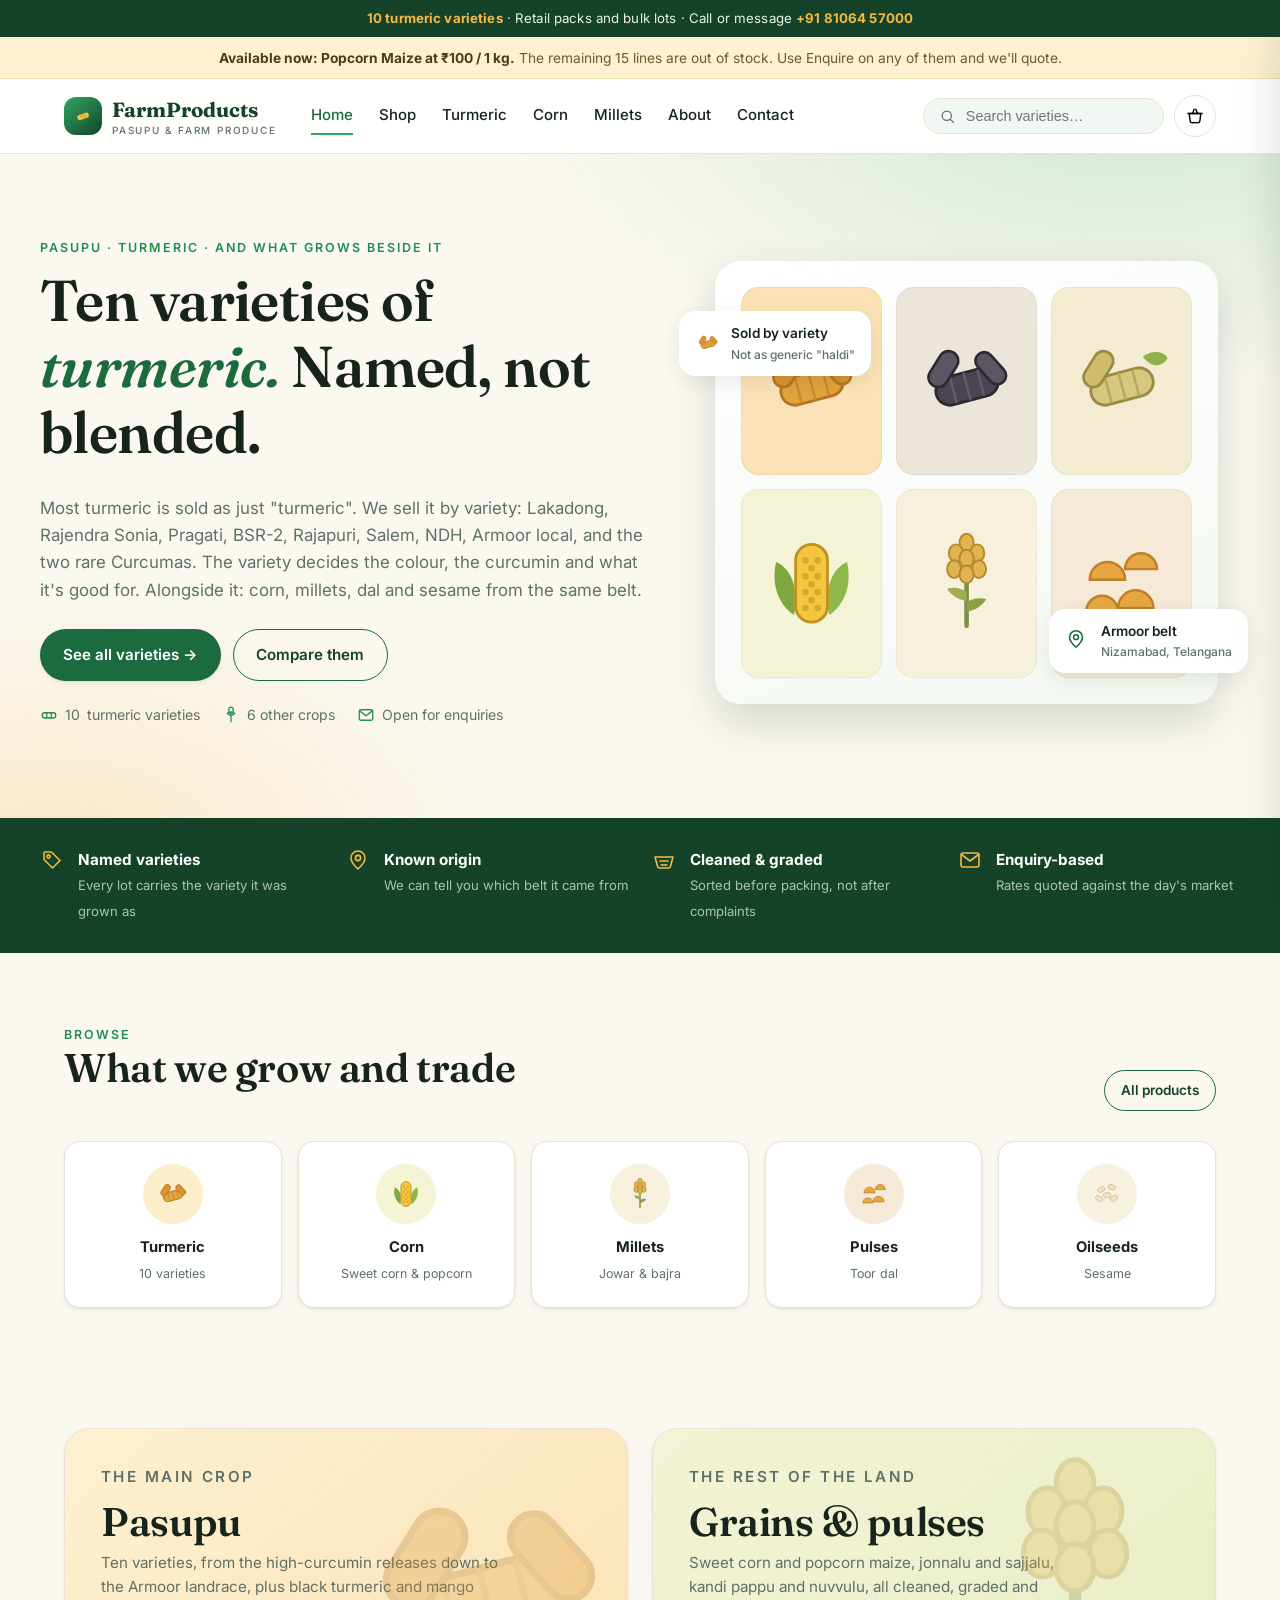
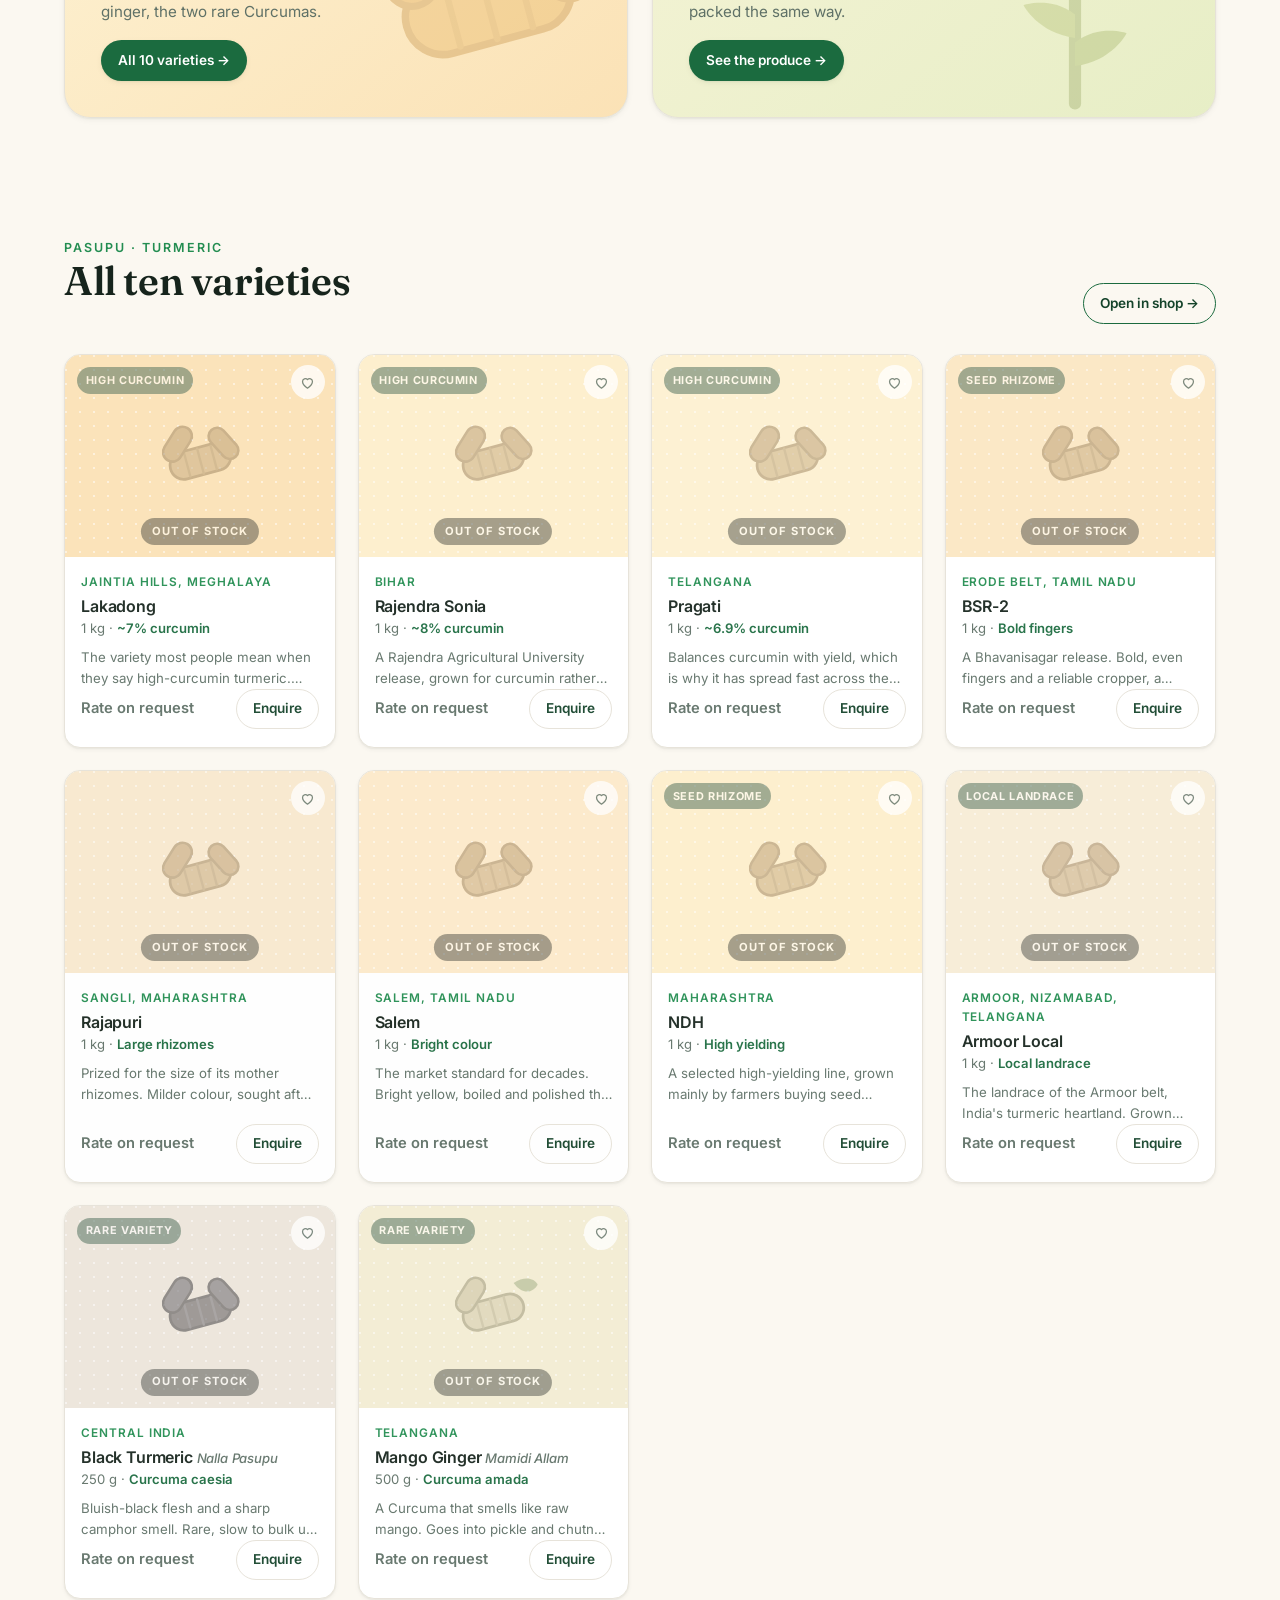
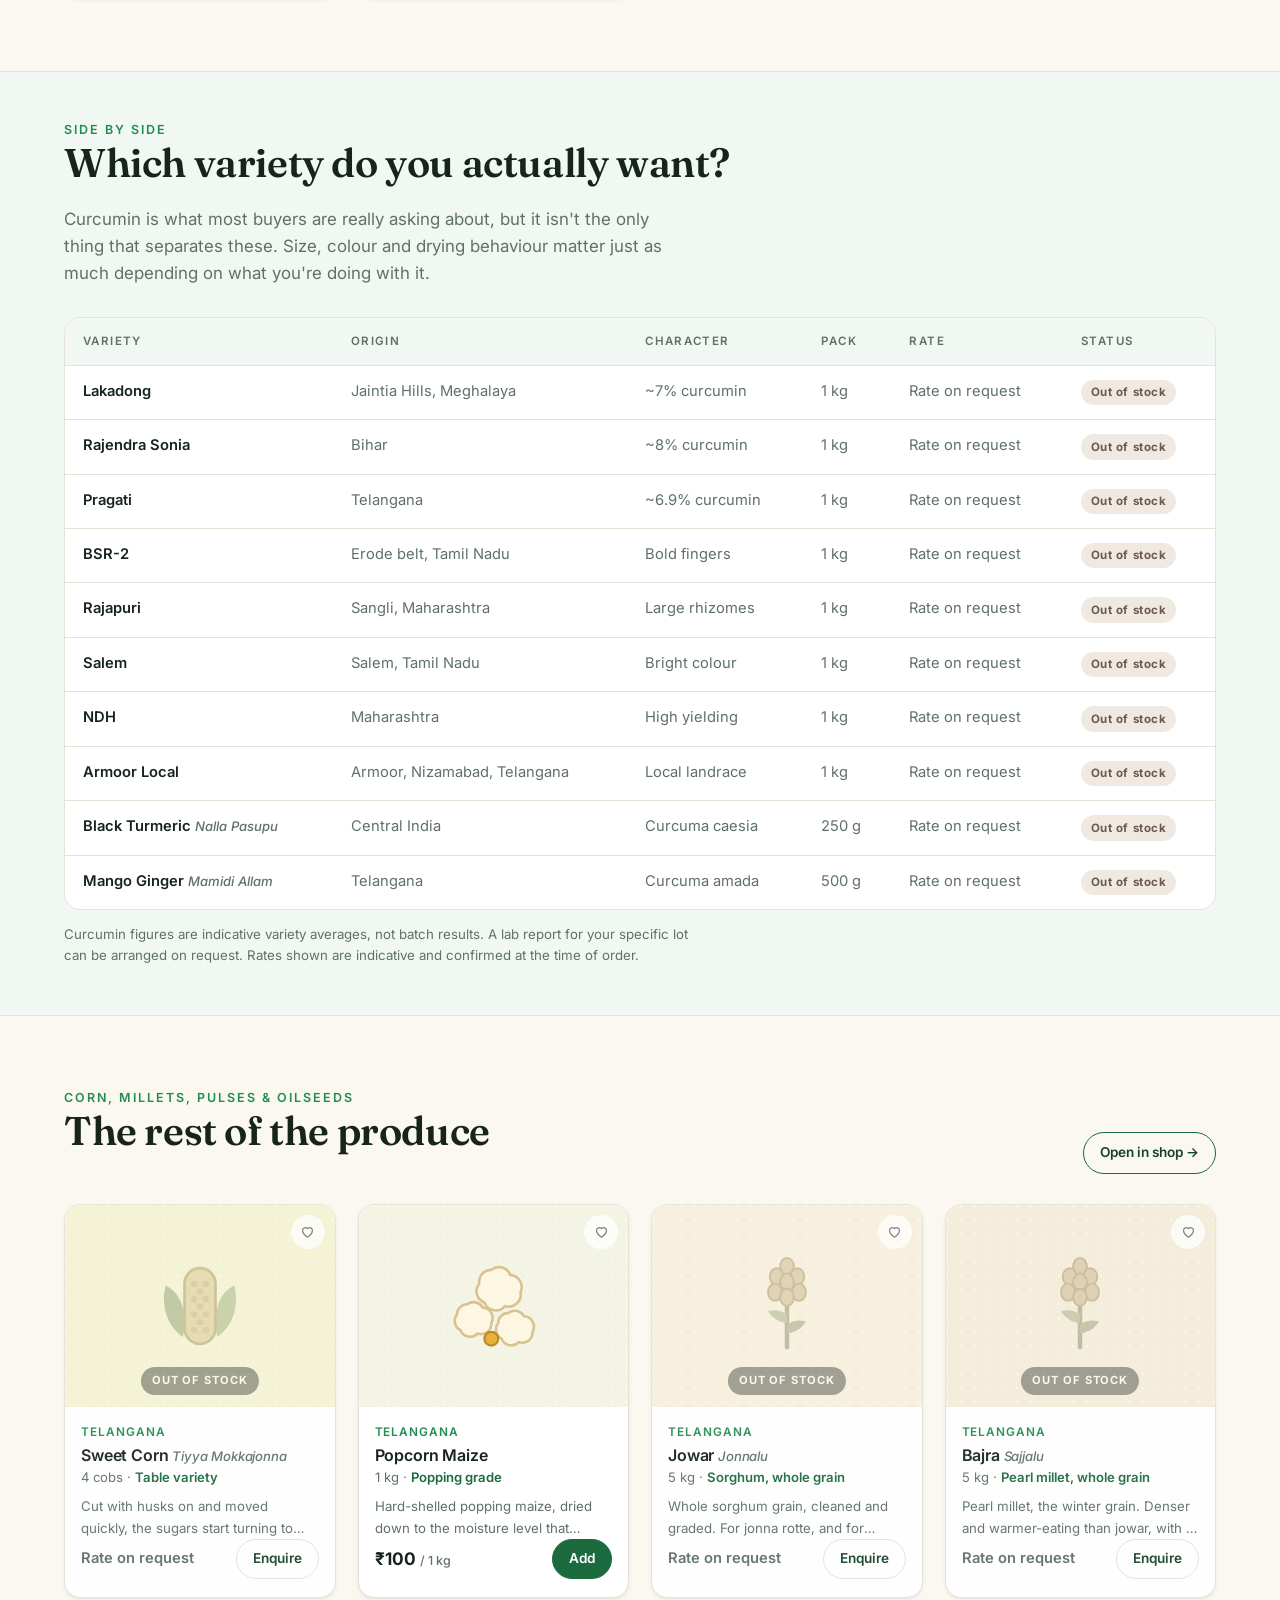
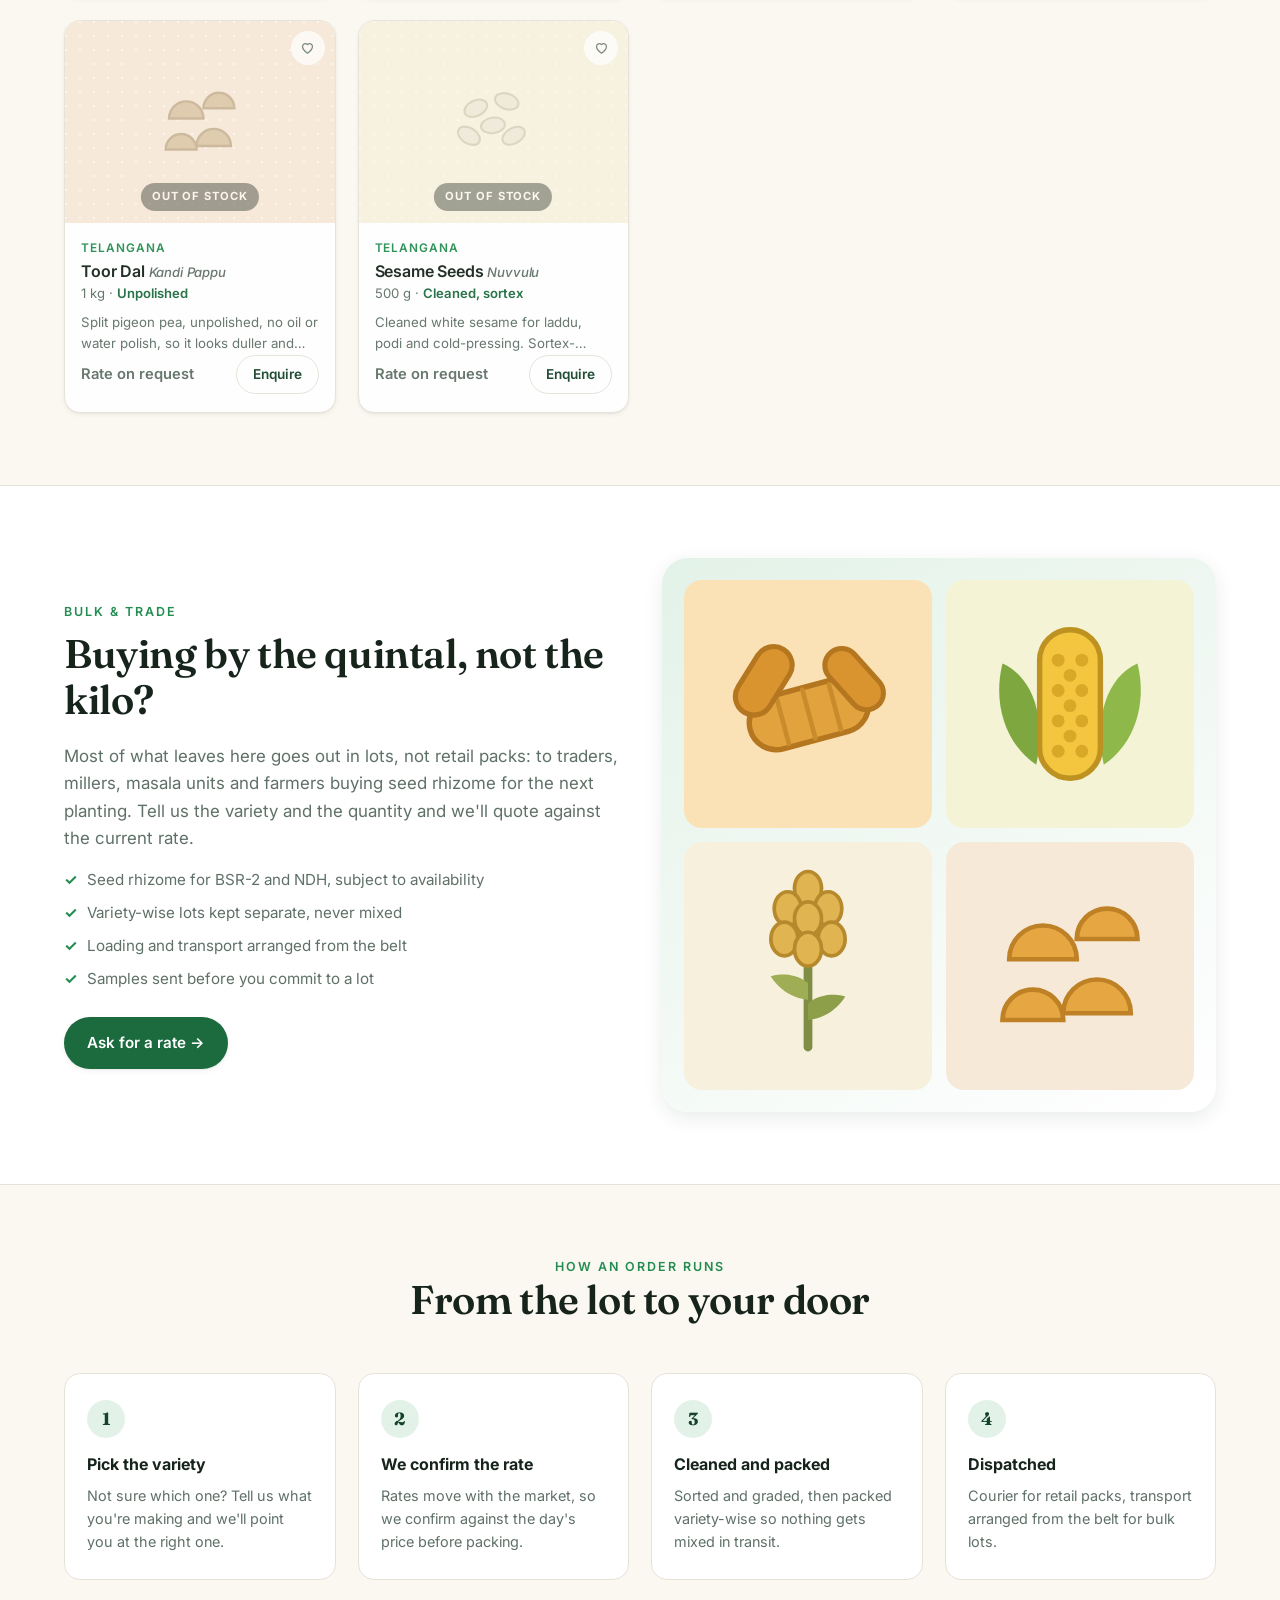
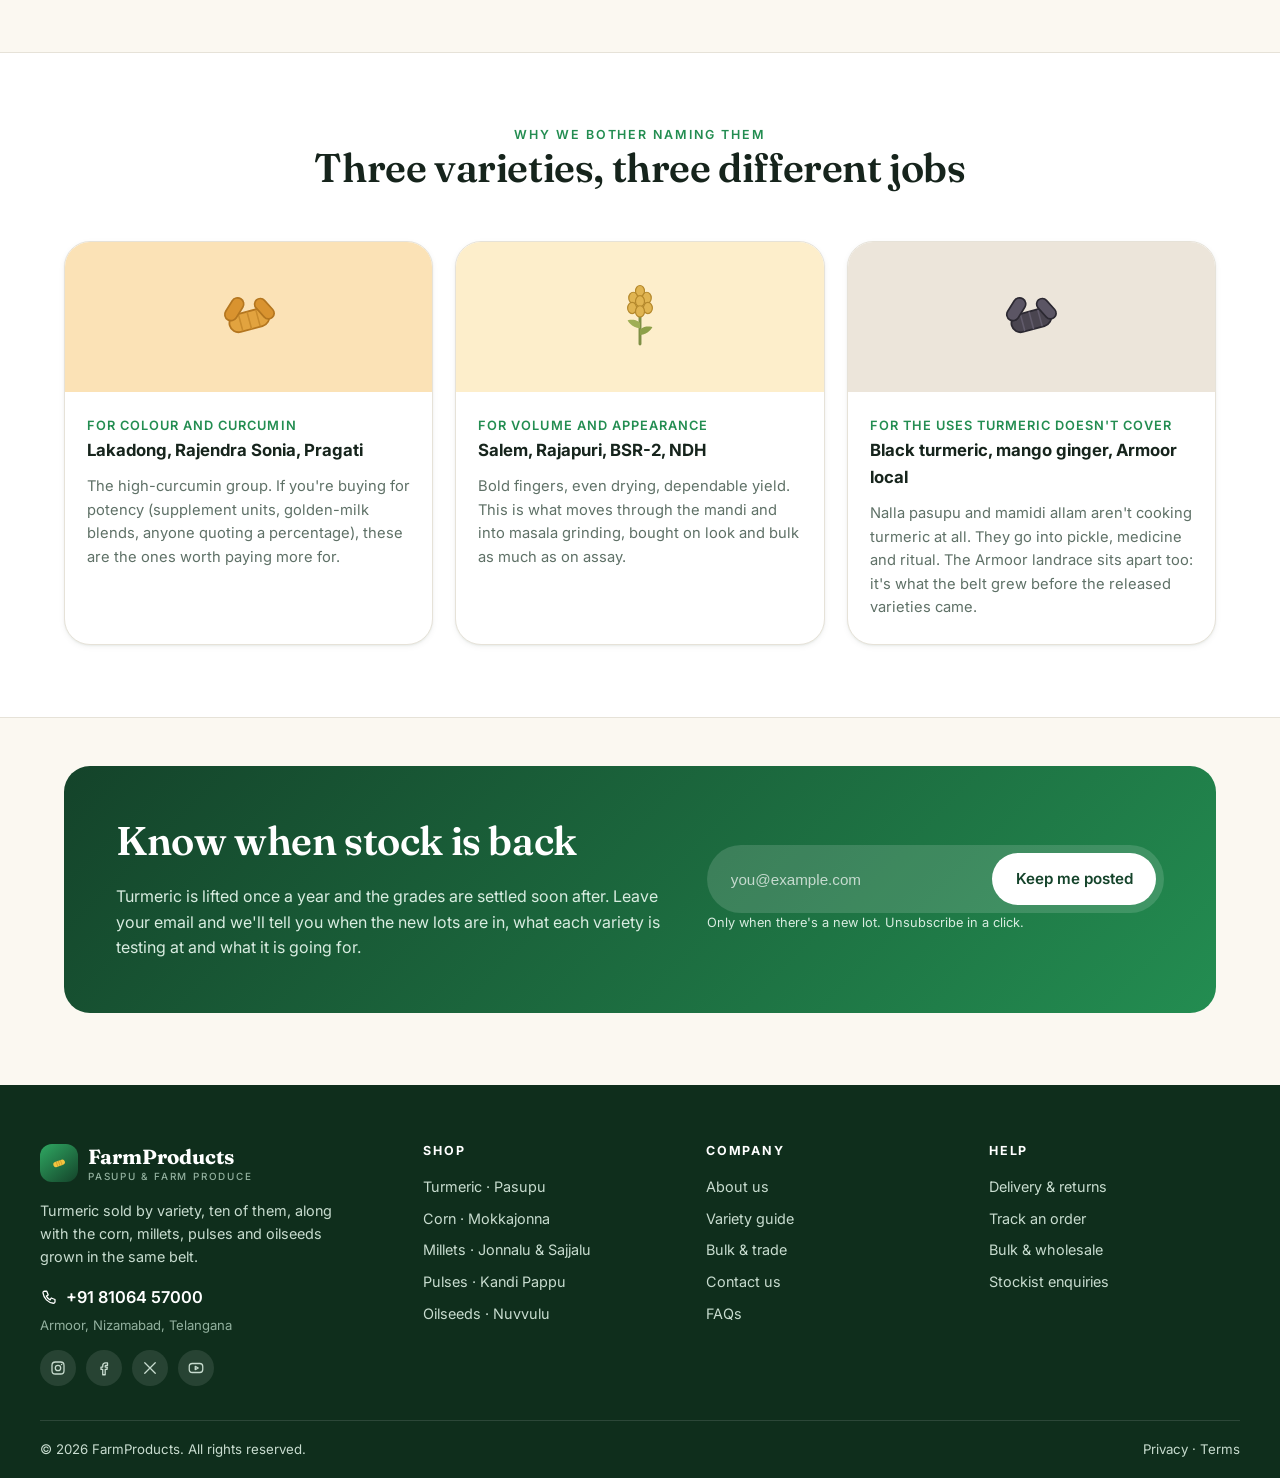
==== commit f939a8de: "Restore separators the em dash sweep removed Order lines read "x 1 = Rs100" again rather than "x 1 R" ====
--- a/index.html
+++ b/index.html
@@ -8,7 +8,7 @@
 <link rel="preconnect" href="https://fonts.googleapis.com">
 <link rel="preconnect" href="https://fonts.gstatic.com" crossorigin>
 <link href="https://fonts.googleapis.com/css2?family=Fraunces:opsz,wght@9..144,500;9..144,600;9..144,700&family=Inter:wght@400;500;600;700&display=swap" rel="stylesheet">
-<link rel="stylesheet" href="assets/css/styles.css?v=202610042128">
+<link rel="stylesheet" href="assets/css/styles.css?v=202610042136">
 <link rel="icon" href="data:image/svg+xml,%3Csvg xmlns='http://www.w3.org/2000/svg' viewBox='0 0 64 64'%3E%3Crect width='64' height='64' rx='14' fill='%231b6b3f'/%3E%3Cg transform='rotate(-15 32 34)'%3E%3Crect x='16' y='27' width='32' height='15' rx='7.5' fill='%23f2c94c'/%3E%3Cpath d='M26 28v13M32 27.5v14M38 28v13' stroke='%23c9a02f' stroke-width='1.6'/%3E%3C/g%3E%3C/svg%3E">
 </head>
 <body>
@@ -332,7 +332,7 @@
 <div class="toast" data-toast></div>
 
 <script src="assets/js/icons.js"></script>
-<script src="assets/js/data.js?v=202610042128"></script>
-<script src="assets/js/app.js?v=202610042128"></script>
+<script src="assets/js/data.js?v=202610042136"></script>
+<script src="assets/js/app.js?v=202610042136"></script>
 </body>
 </html>
